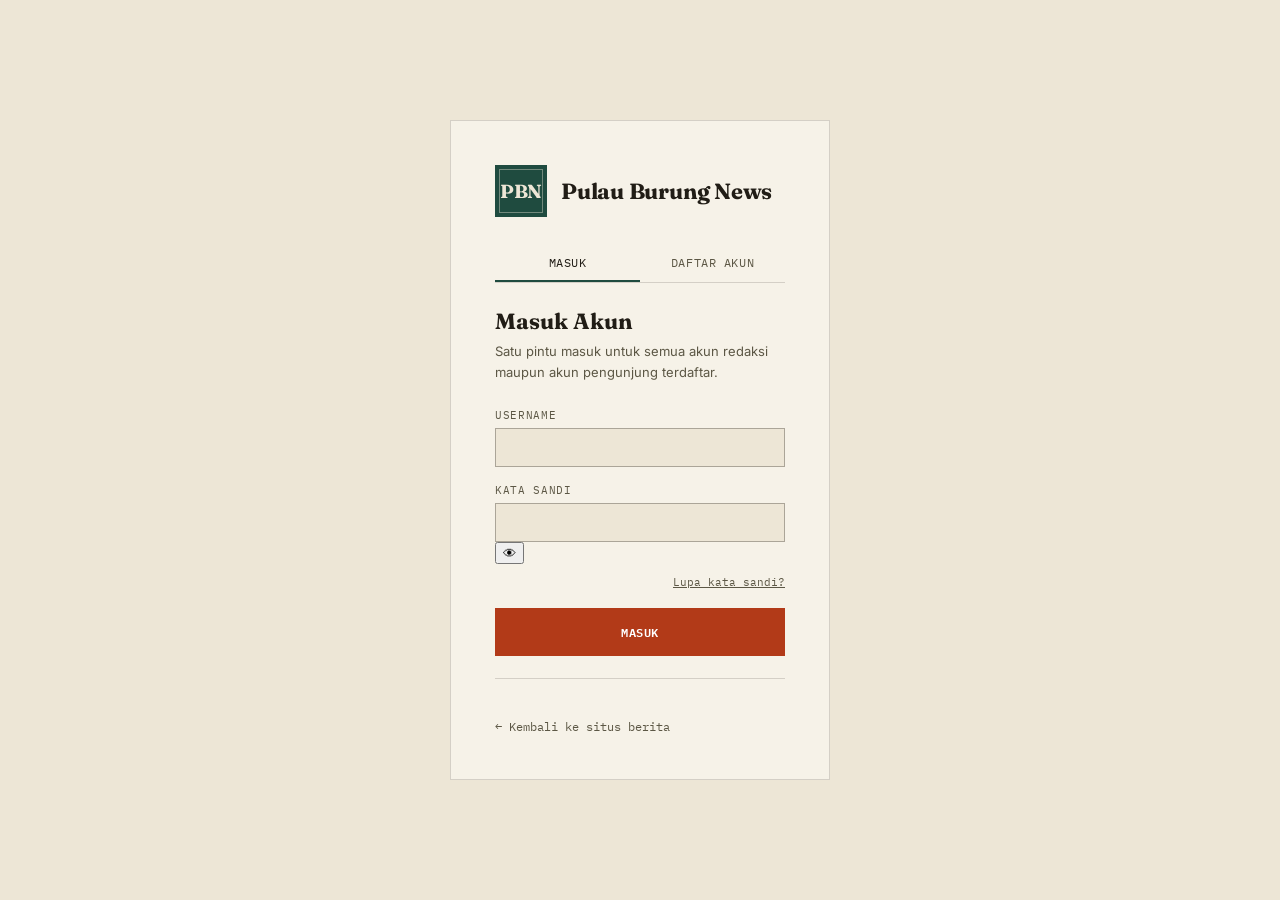
==== admin.html @ 1ac8f57f "Implement video popup feature for super admins Added a video popup feature for super admins with for" ====
<!DOCTYPE html>
<html lang="id">
<head>
<meta charset="UTF-8">
<meta name="viewport" content="width=device-width, initial-scale=1.0">
<title>Redaksi — Pulau Burung News</title>
<link rel="preconnect" href="https://fonts.googleapis.com">
<link rel="preconnect" href="https://fonts.gstatic.com" crossorigin>
<link href="https://fonts.googleapis.com/css2?family=Fraunces:ital,opsz,wght@0,9..144,400;0,9..144,600;0,9..144,700;0,9..144,900;1,9..144,500&family=Inter:wght@400;500;600;700&family=IBM+Plex+Mono:wght@400;500;600&display=swap" rel="stylesheet">
<link rel="stylesheet" href="css/style.css">
<link rel="stylesheet" href="css/admin.css">
</head>
<body>

  <!-- ========== LOGIN / DAFTAR ========== -->
  <div class="login-wrap" id="login-view">
    <div class="login-card">
      <div class="brand">
        <div class="brand-mark">PBN</div>
        <div>
          <div class="brand-name" style="font-size:22px;">Pulau Burung News</div>
        </div>
      </div>

      <div class="auth-tabs">
        <button type="button" class="auth-tab active" id="tab-login-btn">Masuk</button>
        <button type="button" class="auth-tab" id="tab-register-btn">Daftar Akun</button>
      </div>

      <!-- Panel Masuk (satu form yang sama untuk admin super, admin, reporter, maupun pengunjung) -->
      <div id="login-panel">
        <h2>Masuk Akun</h2>
        <p class="sub">Satu pintu masuk untuk semua akun redaksi maupun akun pengunjung terdaftar.</p>

        <div class="login-error" id="login-error"></div>

        <form id="login-form">
          <div class="field">
            <label for="login-username">Username</label>
            <input type="text" id="login-username" autocomplete="username" required>
          </div>
          <div class="field">
            <label for="login-password">Kata Sandi</label>
            <div class="password-field">
              <input type="password" id="login-password" autocomplete="current-password" required>
              <button type="button" class="password-toggle" data-target="login-password" aria-label="Lihat kata sandi">👁</button>
            </div>
          </div>
          <div style="text-align:right; margin:-10px 0 18px;">
            <button type="button" id="open-forgot-password" style="background:none;border:none;color:var(--ink-soft);font-family:'IBM Plex Mono', monospace;font-size:11px;text-decoration:underline;cursor:pointer;padding:0;">Lupa kata sandi?</button>
          </div>
          <button type="submit" class="btn btn-block">MASUK</button>
        </form>

        <div class="login-hint">
        </div>
      </div>

      <!-- Panel Daftar (akun baru selalu jadi Pengunjung; admin super yang bisa menaikkan jadi reporter) -->
      <div id="register-panel" style="display:none;">
        <h2>Daftar Akun Pengunjung</h2>
        <p class="sub">Untuk berkomentar, kirim info berita, ajukan info loker, atau ajukan pasang iklan. Peran reporter hanya bisa diberikan oleh admin super.</p>

        <div class="login-error" id="register-error"></div>

        <form id="register-form">
          <div class="field">
            <label for="register-name">Nama Lengkap</label>
            <input type="text" id="register-name" required>
          </div>
          <div class="field">
            <label for="register-username">Username</label>
            <input type="text" id="register-username" autocomplete="username" required>
          </div>
           <div class="field">
            <label for="register-phone">Nomor WhatsApp</label>
            <input type="text" id="register-phone" placeholder="08xxxxxxxxxx" required>
            <p class="form-note" style="margin:6px 0 0;">Dipakai untuk verifikasi jika Anda lupa kata sandi.</p>
          </div>
          <div class="field">
  <label for="register-email">
    Email
  </label>

  <input
    type="email"
    id="register-email"
    placeholder="nama@email.com"
    required>
  <p class="form-note" style="margin:6px 0 0;">Dipakai untuk verifikasi jika Anda lupa kata sandi.</p>
</div>
          <div class="field">
            <label for="register-password">Kata Sandi</label>
            <div class="password-field">
              <input type="password" id="register-password" autocomplete="new-password" required>
              <button type="button" class="password-toggle" data-target="register-password" aria-label="Lihat kata sandi">👁</button>
            </div>
          </div>
          <button type="submit" class="btn btn-block">DAFTAR</button>
        </form>
      </div>

      <div style="margin-top:18px;">
        <a href="index.html" style="font-family:'IBM Plex Mono', monospace; font-size:11.5px; color:var(--ink-soft);">← Kembali ke situs berita</a>
      </div>
    </div>
  </div>

  <!-- ========== DASHBOARD ========== -->
  <div id="dashboard-view" style="display:none;">

    <div class="dash-topbar">
      <div class="wrap">
        <div class="dash-topbar-left">
          <button type="button" class="pbn-menu-toggle" id="pbn-menu-toggle" aria-label="Buka navigasi" aria-expanded="false" style="position:relative;">
            <span></span><span></span><span></span>
            <span class="pbn-inbox-badge" style="display:none;position:absolute;top:-4px;right:-4px;background:#e5484d;color:#fff;border-radius:999px;min-width:16px;height:16px;padding:0 4px;font-size:10px;font-weight:700;line-height:16px;text-align:center;">0</span>
          </button>
          <div class="pbn-top-brand">
            <div class="pbn-top-mark">PBN</div>
            <div class="pbn-top-brand-text">
              <strong id="dash-admin-label">Admin Super PBN</strong>
              <span>REDAKSI CONTROL CENTER</span>
            </div>
          </div>
        </div>

        <div class="dash-actions">
          <div class="dash-user">
            <span class="pbn-admin-avatar" id="pbn-admin-avatar">P</span>
            <div class="pbn-user-copy">
              <strong id="dash-username"></strong>
              <span class="role-badge" id="dash-role"></span>
            </div>
          </div>
          <button type="button" class="top-action top-profile" id="profile-dashboard-btn">
            <span class="top-action-icon">◎</span>
            <span>Profil Saya</span>
          </button>
          <a href="index.html" class="top-action">
            <span class="top-action-icon">↗</span>
            <span>Lihat Situs</span>
          </a>
          <button type="button" class="top-action top-logout" id="logout-btn">
            <span class="top-action-icon">↪</span>
            <span>Keluar</span>
          </button>
        </div>
      </div>
    </div>

    <div class="dash-main">
      <div class="wrap">

        <div class="dash-head">
          <h1 id="dash-title">Dashboard Redaksi</h1>
        </div>

        <!-- ============ BAGIAN REDAKSI (admin super / admin / reporter) ============ -->
        <div id="redaksi-section">
          <div class="pbn-nav-backdrop" id="pbn-nav-backdrop"></div>
          <aside class="pbn-redaksi-sidebar" id="pbn-redaksi-sidebar">
            <div class="pbn-sidebar-head">
              <div>
                <b>Menu Redaksi</b>
                <span>Navigasi dashboard</span>
              </div>
              <button type="button" class="pbn-sidebar-close" id="pbn-sidebar-close" aria-label="Tutup navigasi">×</button>
            </div>
            <div class="pbn-side-menu">
              <button type="button" class="pbn-side-btn active" data-pbn-view="summary"><span class="pbn-nav-icon">⌂</span><span>Ringkasan</span><span class="pbn-inbox-badge" style="display:none;margin-left:auto;background:#e5484d;color:#fff;border-radius:999px;min-width:18px;height:18px;padding:0 5px;font-size:11px;font-weight:700;line-height:18px;text-align:center;">0</span></button>
              <button type="button" class="pbn-side-btn" data-pbn-view="content"><span class="pbn-nav-icon">▤</span><span>Semua Konten</span></button>
               <button type="button" class="pbn-side-btn" data-pbn-view="create"><span class="pbn-nav-icon">＋</span><span>Tambah Konten</span></button>
              <button type="button" class="pbn-side-btn" data-pbn-role="editor" data-pbn-view="live-settings"><span class="pbn-nav-icon">🔴</span><span>Berita Live</span></button>
                            <button type="button" class="pbn-side-btn" data-pbn-role="editor" data-pbn-view="moderation"><span class="pbn-nav-icon">◌</span><span>Moderasi</span></button>
              <div class="pbn-nav-divider" data-pbn-role="editor"></div>
              <button type="button" class="pbn-side-btn" data-pbn-role="editor" data-pbn-view="papan-desa"><span class="pbn-nav-icon">📋</span><span>Papan Desa</span></button>
              <button type="button" class="pbn-side-btn" data-pbn-role="editor" data-pbn-view="loker"><span class="pbn-nav-icon">▣</span><span>Info Loker</span></button>
              <button type="button" class="pbn-side-btn" data-pbn-role="editor" data-pbn-view="ads"><span class="pbn-nav-icon">▰</span><span>Iklan</span></button>
              <button type="button" class="pbn-side-btn" data-pbn-role="editor" data-pbn-view="shopee-ads"><span class="pbn-nav-icon">🛍</span><span>Iklan Shopee</span></button>
              <button type="button" class="pbn-side-btn" data-pbn-role="superadmin" data-pbn-view="popup-video"><span class="pbn-nav-icon">🎬</span><span>Video Popup</span></button>
              <div class="pbn-nav-divider" data-pbn-role="superadmin"></div>
              <button type="button" class="pbn-side-btn" data-pbn-role="superadmin" data-pbn-view="users"><span class="pbn-nav-icon">♙</span><span>Pengguna</span></button>
              <button type="button" class="pbn-side-btn" data-pbn-role="superadmin" data-pbn-view="settings"><span class="pbn-nav-icon">⚙</span><span>Widget Harga</span></button>
            </div>
            <div class="pbn-sidebar-footer">Pulau Burung News <span>•</span> Pusat Redaksi</div>
          </aside>
          <div class="pbn-redaksi-content">
            <div class="pbn-view pbn-view-summary active">
              <div class="pbn-page-title"><div><h2>Ringkasan Redaksi</h2><p>Kelola aktivitas portal berita dengan tampilan yang lebih terstruktur.</p></div></div>
              <div class="stat-row" id="stat-row"></div>
              <div class="pbn-home-heading"><div><span class="pbn-kicker">INBOX REDAKSI</span><h2>Permintaan Masuk</h2><p>Semua kiriman dan permintaan dari warga ditampilkan langsung di halaman utama dashboard.</p></div></div>
              <div id="pbn-home-requests" class="pbn-home-requests"><div id="pbn-home-tips"></div><div id="pbn-home-loker"></div><div id="pbn-home-ads"></div></div>
              <div class="pbn-summary-cards" id="pbn-summary-cards"></div>
              <div class="pbn-summary-grid"><div class="panel"><h2>Selamat Datang di Pusat Redaksi</h2><p class="form-note">Gunakan navigasi di sebelah kiri untuk mengelola konten, moderasi, pengguna, dan pengaturan.</p></div><div class="panel"><h2>Akses Cepat</h2><div class="pbn-quick-actions"><button type="button" class="btn" data-pbn-view="content">Kelola Konten</button><button type="button" class="btn-secondary" data-pbn-view="create">Tambah Konten</button></div></div></div>
            </div>
            <div class="pbn-view" data-pbn-target="content"></div><div class="pbn-view" data-pbn-target="create"></div><div class="pbn-view" data-pbn-target="live-settings"></div><div class="pbn-view" data-pbn-target="moderation"></div><div class="pbn-view" data-pbn-target="papan-desa"></div><div class="pbn-view" data-pbn-target="loker"></div><div class="pbn-view" data-pbn-target="ads"></div><div class="pbn-view" data-pbn-target="shopee-ads"></div><div class="pbn-view" data-pbn-target="popup-video"></div><div class="pbn-view" data-pbn-target="users"></div><div class="pbn-view" data-pbn-target="profiles"></div><div class="pbn-view" data-pbn-target="settings"></div>
          </div>


          <div class="dash-grid">

            <!-- Panel daftar konten -->
            <div class="panel">
              <h2>Semua Konten</h2>
              <div class="table-filters">
                <select id="filter-category"></select>
                <select id="filter-status">
                  <option value="">Semua Status</option>
                  <option value="published">Terbit</option>
                  <option value="draft">Draf</option>
                </select>
              </div>
              <div style="overflow-x:auto;">
                <table class="article-table">
                  <thead>
                    <tr>
                      <th style="width:38%;">Judul</th>
                      <th>Penulis</th>
                      <th>Tanggal</th>
                      <th>Status</th>
                      <th>Aksi</th>
                    </tr>
                  </thead>
                  <tbody id="article-tbody"></tbody>
                </table>
              </div>
            </div>

            <!-- Panel form tambah/ubah -->
            <div class="panel" id="form-panel">
               <h2 id="form-title-label">Tambah Konten Baru</h2>
              <p class="form-note" id="form-contributor-note" style="display:none;color:#1F4B3F;font-weight:600;"></p>
              <p class="form-note">Berita akan tampil di beranda. Papan Desa akan tampil di bagian "Papan Berita Desa".</p>
              <form id="article-form">
                <div class="field">
                  <label for="field-type">Jenis Konten</label>
                  <select id="field-type">
                    <option value="berita">Berita</option>
                    <option value="papan">Papan Berita Desa</option>
                    <option value="iklan">Iklan</option>
                  </select>
                </div>

                <div class="field">
                  <label for="field-title">Judul</label>
                  <input type="text" id="field-title" required>
                </div>

                <div class="field-row">
                  <div class="field" id="group-category-wrap">
                    <label for="field-category">Rubrik</label>
                    <select id="field-category"></select>
                  </div>
                  <div class="field">
                    <label for="field-village" id="field-village-label">Desa</label>
                    <input type="text" id="field-village" placeholder="mis. Sungai Simbar">
                  </div>
                </div>

                <div class="field" id="group-image">
                  <label for="field-image">Foto / Gambar</label>
                  <div class="media-picker">
                    <img id="field-image-preview" class="media-preview" alt="" style="display:none;">
                    <div>
                      <input type="file" id="field-image" accept="image/*">
                      <button type="button" class="btn-secondary" id="field-image-clear" style="margin-top:8px;">Hapus Foto</button>
                    </div>
                  </div>
                  <p class="form-note" style="margin:8px 0 0;">Maksimal 1.5MB per foto.</p>
                </div>

                <div class="field" id="group-video">
                  <label for="field-video">Link Video (opsional)</label>
                  <input type="url" id="field-video" placeholder="https://youtube.com/watch?v=...">
                  <p class="form-note" style="margin:8px 0 0;">Tempel link YouTube/Facebook, atau link file video langsung. Upload file video belum didukung karena keterbatasan penyimpanan browser.</p>
                </div>

                <div id="group-iklan" style="display:none;">
                  <div class="field-row">
                    <div class="field">
                      <label for="field-ad-size">Ukuran Slot Iklan</label>
                      <select id="field-ad-size">
                        <option value="besar">Banner Besar (atas halaman)</option>
                        <option value="kecil">Banner Kecil (tengah halaman)</option>
                      </select>
                    </div>
                    <div class="field">
                      <label for="field-link">Tautan Tujuan (opsional)</label>
                      <input type="url" id="field-link" placeholder="https://wa.me/62...">
                    </div>
                  </div>
                </div>

                <div class="field" id="group-excerpt">
                  <label for="field-excerpt">Ringkasan Singkat</label>
                  <textarea id="field-excerpt" rows="2"></textarea>
                </div>

                <div class="field" id="group-content">
                  <label for="field-content">Isi Berita (satu paragraf per baris)</label>
                  <textarea id="field-content" rows="6"></textarea>
                </div>

                <div class="field" id="group-verifikasi">
                  <label for="field-verifikasi">Status Verifikasi</label>
                  <select id="field-verifikasi">
                    <option value="Terverifikasi">Terverifikasi</option>
                    <option value="Menunggu Verifikasi">Menunggu Verifikasi</option>
                  </select>
                </div>

                <div class="field">
                  <label for="field-status">Status Publikasi</label>
                  <select id="field-status">
                    <option value="draft">Simpan sebagai Draf</option>
                    <option value="published">Terbitkan Sekarang</option>
                  </select>
                </div>

                <div id="group-hero-ticker" style="display:flex; gap:20px; flex-wrap:wrap;">
                  <div class="field-check" id="check-hero-wrap">
                    <input type="checkbox" id="field-hero">
                    <label for="field-hero">Jadikan berita utama (Hero)</label>
                  </div>
                  <div class="field-check">
                    <input type="checkbox" id="field-ticker">
                    <label for="field-ticker">Tampilkan di running text (Breaking)</label>
                  </div>
                </div>

                <div class="form-actions">
                  <button type="submit" class="btn" id="form-submit-btn">Publikasikan / Simpan</button>
                  <button type="button" class="btn-secondary" id="form-reset">Batal / Bersihkan</button>
                </div>
              </form>
            </div>

          </div>

          <div class="panel" id="live-settings-panel" style="margin-top:28px; display:none;">
            <h2>🔴 Berita Live (Hero &amp; Ticker)</h2>
            <p class="form-note">Atur berita mana yang jadi <b>Hero</b> (berita utama beranda) dan mana saja yang tampil di <b>running text</b> (breaking news). Hanya berita berstatus Terbit yang muncul di daftar ini.</p>

            <h3 style="margin-top:20px;">⭐ Hero (Berita Utama)</h3>
            <p class="form-note">Pilih satu berita sebagai headline utama. Memilih yang baru otomatis melepas hero yang lama.</p>
            <div id="live-hero-list"></div>

            <h3 style="margin-top:28px;">📰 Running Text (Ticker)</h3>
            <p class="form-note">Centang berita yang ingin tampil bergerak di running text beranda. Boleh pilih lebih dari satu, atau kosongkan semua.</p>
            <div id="live-ticker-list"></div>
          </div>

          <!-- Panel-panel moderasi: admin super & admin saja -->
          <div id="moderation-panels">

            <div class="panel" id="loker-panel" style="margin-top:28px;">
              <h2>Permintaan Pasang Info Loker</h2>
              <p class="form-note">Daftar toko/perusahaan yang mengajukan pemasangan info loker. Hubungi mereka lewat WhatsApp, lalu buat kontennya lewat form "Tambah Konten Baru" dengan rubrik "Info Loker".</p>
              <div style="overflow-x:auto;">
                <table class="article-table">
                  <thead>
                    <tr>
                      <th>Foto</th>
                      <th>Usaha / PJ</th>
                      <th>WhatsApp</th>
                      <th>Detail Lowongan</th>
                      <th>Tanggal</th>
                      <th>Status</th>
                      <th>Aksi</th>
                    </tr>
                  </thead>
                  <tbody id="loker-request-tbody"></tbody>
                </table>
              </div>
            </div>

            <!-- FORM TAMBAH LOKER - KHUSUS SUPER ADMIN -->
            <div class="panel" id="loker-create-panel" style="margin-top:28px; display:none;">
              <h2>➕ Tambah Info Loker</h2>
              <p class="form-note">Form khusus Super Admin untuk membuat dan menerbitkan info loker secara langsung.</p>

              <form id="loker-create-form">
                <div class="field">
                  <label for="loker-create-business">Nama Perusahaan / Toko</label>
                  <input type="text" id="loker-create-business" placeholder="Contoh: PT Pulau Burung" required>
                </div>

                <div class="field">
                  <label for="loker-create-contact">Nama Penanggung Jawab</label>
                  <input type="text" id="loker-create-contact" placeholder="Nama penanggung jawab" required>
                </div>

                <div class="field">
                  <label for="loker-create-phone">Nomor WhatsApp</label>
                  <input type="text" id="loker-create-phone" placeholder="08xxxxxxxxxx" required>
                </div>

                <div class="field">
                  <label for="loker-create-detail">Detail Lowongan</label>
                  <textarea id="loker-create-detail" rows="7" placeholder="Tuliskan posisi, persyaratan, lokasi kerja, gaji, cara melamar, dan informasi lainnya..." required></textarea>
                </div>

                <div class="field">
                  <label for="loker-create-image">Foto / Poster Loker</label>
                  <input type="file" id="loker-create-image" accept="image/*">
                  <p class="form-note" style="margin:8px 0 0;">Maksimal 1.5MB per foto.</p>
                </div>

                <div class="field">
                  <label for="loker-create-status">Status</label>
                  <select id="loker-create-status">
                    <option value="baru">Baru</option>
                    <option value="diproses">Diproses</option>
                    <option value="selesai">Selesai</option>
                  </select>
                </div>

                <div class="form-actions">
                  <button type="submit" class="btn">SIMPAN &amp; TERBITKAN LOKER</button>
                  <button type="reset" class="btn-secondary">RESET</button>
                </div>
              </form>
            </div>

            <!-- FORM EDIT LOKER - SUPER ADMIN -->
            <div class="panel" style="margin-top:28px;">
              <h2>Info Berita dari Warga</h2>
              <p class="form-note">Info/tip berita yang dikirim oleh akun pengunjung. Tindak lanjuti lalu buat beritanya lewat form "Tambah Konten Baru".</p>
              <div style="overflow-x:auto;">
                <table class="article-table">
                  <thead>
                    <tr>
                      <th>Foto</th>
                      <th>Judul / Detail</th>
                      <th>Desa</th>
                      <th>Pengirim</th>
                      <th>Tanggal</th>
                      <th>Status</th>
                      <th>Aksi</th>
                    </tr>
                  </thead>
                  <tbody id="tips-tbody"></tbody>
                </table>
              </div>
            </div>

            <div class="panel" id="ads-panel" style="margin-top:28px;">
              <h2>Permintaan Pasang Iklan</h2>
              <p class="form-note">Permintaan pasang iklan dari akun pengunjung terdaftar. Setelah menandai "Selesai", buat banner iklannya lewat form "Tambah Konten Baru" dengan Jenis Konten = Iklan.</p>
              <div style="overflow-x:auto;">
                <table class="article-table">
                  <thead>
                    <tr>
                      <th>Foto</th>
                      <th>Usaha</th>
                      <th>WhatsApp</th>
                      <th>Detail</th>
                      <th>Tanggal</th>
                      <th>Status</th>
                      <th>Aksi</th>
                    </tr>
                  </thead>
                  <tbody id="ads-tbody"></tbody>
                </table>
              </div>
            </div>

            <!-- FORM TAMBAH IKLAN - KHUSUS SUPER ADMIN -->
            <div class="panel" id="ads-create-panel" style="margin-top:28px; display:none;">
              <h2>➕ Tambah Iklan</h2>
              <p class="form-note">Form khusus Super Admin untuk membuat dan menerbitkan iklan secara langsung.</p>

              <form id="ads-create-form">
                <div class="field">
                  <label for="ads-create-title">Judul Iklan</label>
                  <input type="text" id="ads-create-title" placeholder="Contoh: Promo Toko Fauzi" required>
                </div>

                <div class="field">
                  <label for="ads-create-business">Nama Usaha / Pengiklan</label>
                  <input type="text" id="ads-create-business" placeholder="Nama usaha" required>
                </div>

                <div class="field">
                  <label for="ads-create-phone">Nomor WhatsApp</label>
                  <input type="text" id="ads-create-phone" placeholder="08xxxxxxxxxx" required>
                </div>

                <div class="field">
                  <label for="ads-create-detail">Deskripsi Iklan</label>
                  <textarea id="ads-create-detail" rows="6" placeholder="Tuliskan isi atau keterangan iklan..." required></textarea>
                  <div class="field">
                  <label for="ads-edit-promo">
                   Teks Promosi Bergerak — EDIT IKLAN
                  </label>

  <textarea
    id="ads-edit-promo"
    rows="5"
    placeholder="Satu kalimat setiap baris.

Contoh:
Investasi emas untuk masa depan.
Mulai menabung emas dari sekarang.
Emas pilihan untuk investasi jangka panjang.
Hubungi kami untuk informasi harga hari ini."
  ></textarea>

  <p class="form-note">
    Satu baris = satu kalimat. Kalimat akan berganti otomatis di halaman pengunjung.
  </p>
</div>
                  <div class="field">
<label for="ads-create-promo">
  Teks Promosi Bergerak — IKLAN BARU
</label>

  <textarea
    id="ads-create-promo"
    rows="5"
    placeholder="Satu kalimat setiap baris.
Contoh:
Investasi emas untuk masa depan.
Mulai menabung emas dari sekarang.
Emas pilihan untuk investasi jangka panjang.
Hubungi kami untuk informasi harga hari ini."
  ></textarea>

  <p class="form-note">
    Satu baris = satu kalimat promosi. Kalimat akan berganti otomatis.
  </p>
</div>
                </div>

                <div class="field">
                  <label for="ads-create-image">Banner / Gambar Iklan</label>
                  <input type="file" id="ads-create-image" accept="image/*" required>
                  <p class="form-note" style="margin:8px 0 0;">Maksimal 1.5MB per foto.</p>
                </div>

                <div class="field-row">
                  <div class="field">
                    <label for="ads-create-size">Ukuran Slot Iklan</label>
                    <select id="ads-create-size">
                      <option value="besar">Banner Besar (atas halaman)</option>
                      <option value="kecil">Banner Kecil (tengah halaman)</option>
                    </select>
                  </div>

                  <div class="field">
                    <label for="ads-create-link">Tautan Tujuan (opsional)</label>
                    <input type="url" id="ads-create-link" placeholder="https://wa.me/62...">
                  </div>
                </div>

                <div class="field">
                  <label for="ads-create-status">Status Publikasi</label>
                  <select id="ads-create-status">
                    <option value="published">Terbitkan Sekarang</option>
                    <option value="draft">Simpan sebagai Draf</option>
                  </select>
                </div>

                               <div class="form-actions">
                  <button type="submit" class="btn">SIMPAN &amp; TERBITKAN IKLAN</button>
                  <button type="reset" class="btn-secondary">RESET</button>
                </div>
              </form>
            </div>

            <!-- PANEL PAPAN INFORMASI DESA -->
            <div class="panel" id="papan-desa-panel" style="margin-top:28px;">
              <h2>📋 Papan Informasi Desa</h2>
              <p class="form-note">Kelola kartu yang tampil di bagian "Papan Informasi Desa" pada beranda situs. Tiap kartu punya judul, deskripsi singkat, dan daftar poin.</p>

              <div style="overflow-x:auto;">
                <table class="article-table">
                  <thead>
                    <tr>
                      <th>Judul</th>
                      <th>Deskripsi</th>
                      <th>Jumlah Poin</th>
                      <th>Aksi</th>
                    </tr>
                  </thead>
                  <tbody id="papan-desa-tbody"></tbody>
                </table>
              </div>

              <div class="market-admin-box" style="margin-top:20px;">
                <h3 id="papan-desa-form-title">➕ Tambah Kartu Baru</h3>
                <form id="papan-desa-form">
                  <input type="hidden" id="papan-desa-edit-id" value="">
                  <div class="field">
                    <label for="papan-desa-title">Judul</label>
                    <input type="text" id="papan-desa-title" placeholder="Contoh: Jajak Pendapat Warga" required>
                  </div>
                  <div class="field">
                    <label for="papan-desa-desc">Deskripsi Singkat</label>
                    <textarea id="papan-desa-desc" rows="3" placeholder="Jelaskan isi kartu secara singkat..." required></textarea>
                  </div>
                  <div class="field">
                    <label for="papan-desa-items">Daftar Poin (satu poin per baris)</label>
                    <textarea id="papan-desa-items" rows="4" placeholder="Poin pertama
Poin kedua
Poin ketiga"></textarea>
                  </div>
                  <div class="form-actions">
                    <button type="submit" class="btn" id="papan-desa-submit-btn">SIMPAN KARTU</button>
                    <button type="button" class="btn-secondary" id="papan-desa-cancel-btn" style="display:none;">BATAL UBAH</button>
                  </div>
                </form>
              </div>
            </div>

                        <!-- =====================================================
                VIDEO POPUP — KHUSUS SUPER ADMIN
                 ===================================================== -->

            <div class="panel market-admin-panel" id="popup-video-panel" style="margin-top:28px; display:none;">
              <h2>🎬 Video Popup Layar Penuh</h2>
              <p class="form-note">Muncul otomatis di detik ke-10 saat pengunjung membuka website (sekali per sesi).</p>
              <div id="popup-video-status"></div>
              <form id="popup-video-form" style="margin-top:16px;">
                <div class="field">
                  <label for="popup-video-file">Video (mp4/webm, maks. 50MB — kosongkan jika tidak ganti video)</label>
                  <input type="file" id="popup-video-file" accept="video/mp4,video/webm">
                  <p class="form-note" id="popup-video-progress" style="margin:6px 0 0;"></p>
                </div>
                <div class="field">
                  <label for="popup-video-target">Link Tombol "Lihat Video Full" (tujuan setelah video selesai)
                  <input type="url" id="popup-video-target" placeholder="https://...">
                </div>
                <div class="field">
                  <label><input type="checkbox" id="popup-video-enabled" checked> Aktifkan</label>
                </div>
                <button type="submit" class="btn-secondary">💾 Simpan Video</button>
              </form>
            </div>

            <!-- =====================================================
                 IKLAN PROMO SHOPEE — KHUSUS SUPER ADMIN
                 ===================================================== -->

            <div
              class="panel market-admin-panel"
              id="shopee-ads-panel"
              style="margin-top:28px; display:none;">

              <h2>🛍 Iklan Promo Shopee</h2>
              <p class="form-note">
                Widget kecil pojok kanan atas di halaman pengunjung. Berganti otomatis
                setiap 3 menit dan tetap muncul lagi walau sempat ditutup (×) pengunjung.
              </p>

              <div class="field">
                <label>
                  <input type="checkbox" id="shopee-enabled">
                  Aktifkan Widget Iklan Shopee
                </label>
              </div>

              <div style="overflow-x:auto;">
                <table class="article-table">
                  <thead>
                    <tr>
                      <th>Foto</th>
                      <th>Caption</th>
                      <th>Link Shopee</th>
                      <th>Aktif</th>
                      <th>Aksi</th>
                    </tr>
                  </thead>
                  <tbody id="shopee-ads-tbody"></tbody>
                </table>
              </div>

              <div class="market-admin-box" style="margin-top:20px;">
                <h3>➕ Tambah Iklan Baru</h3>

                <form id="shopee-ad-form">
                  <div class="field">
                    <label for="shopee-ad-image">Foto atau Video Produk (foto maks. 1MB, video maks. 5MB, rasio 1:1 disarankan)</label>
                    <input type="file" id="shopee-ad-image" accept="image/*,video/mp4,video/webm" required>
                    <p class="form-note" style="margin:8px 0 0;">Video disimpan langsung di penyimpanan browser (localStorage), jadi usahakan videonya pendek &amp; kecil supaya tidak gagal tersimpan.</p>
                  </div>

                  <div class="field">
                    <label for="shopee-ad-caption">Caption / Kalimat Promo</label>
                    <input type="text" id="shopee-ad-caption" placeholder="Contoh: Diskon 50% hari ini saja!" required>
                  </div>

                  <div class="field">
                    <label for="shopee-ad-link">Link Promo Shopee</label>
                    <input type="url" id="shopee-ad-link" placeholder="https://shopee.co.id/..." required>
                  </div>

                  <button type="submit" class="btn-secondary">💾 Tambah Iklan</button>
                </form>
              </div>

            </div>

                        <!-- =====================================================
                 PENGATURAN HARGA KELAPA & EMAS
                 KHUSUS SUPER ADMIN
                 ===================================================== -->

            <div
              class="panel market-admin-panel"
              id="market-widget-panel"
              style="margin-top:28px; display:none;">

              <h2>Pengaturan Harga Kelapa &amp; Emas</h2>

              <p class="form-note">
                Atur informasi yang akan muncul sebagai tombol
                kecil di pojok kanan bawah situs pengunjung.
              </p>

              <form id="market-widget-form">

                <div class="market-admin-main-toggle">

                  <label>
                    <input
                      type="checkbox"
                      id="market-enabled">
                    Tampilkan menu harga di situs
                  </label>

                </div>


                <div class="market-admin-box">

                  <h3>🥥 Harga Kelapa</h3>

                  <div class="field">

                    <label>
                      <input
                        type="checkbox"
                        id="market-kelapa-enabled">
                      Tampilkan Harga Kelapa
                    </label>

                  </div>

                  <div class="field">

                    <label for="market-kelapa-title">
                      Judul
                    </label>

                    <input
                      type="text"
                      id="market-kelapa-title"
                      placeholder="Harga Kelapa">

                  </div>

                  <div class="field">

                    <label for="market-kelapa-price">
                      Harga
                    </label>

                    <input
                      type="text"
                      id="market-kelapa-price"
                      placeholder="Rp 3.500">

                  </div>

                  <div class="field">

                    <label for="market-kelapa-unit">
                      Satuan
                    </label>

                    <input
                      type="text"
                      id="market-kelapa-unit"
                      placeholder="per kg">

                  </div>

                  <div class="field">

                    <label for="market-kelapa-note">
                      Keterangan
                    </label>

                    <input
                      type="text"
                      id="market-kelapa-note"
                      placeholder="Harga kelapa terbaru.">

                  </div>

                  <div style="margin-top:16px;">
                    <button type="submit" class="btn-secondary">
                      💾 Simpan Pengaturan
                    </button>
                  </div>

                </div>


                <div class="market-admin-box">

                  <h3>🪙 Harga Emas</h3>

                  <div class="field">

                    <label>
                      <input
                        type="checkbox"
                        id="market-emas-enabled">
                      Tampilkan Harga Emas
                    </label>

                  </div>

                  <div class="field">

                    <label for="market-emas-title">
                      Judul
                    </label>

                    <input
                      type="text"
                      id="market-emas-title"
                      placeholder="Harga Emas">

                  </div>

                  <div class="field">

                    <label>
                      Daftar Harga Emas (per pecahan)
                    </label>

                    <div id="emas-denom-list" class="emas-denom-list"></div>

                    <button
                      type="button"
                      class="btn-secondary"
                      id="emas-denom-add"
                      style="margin-top:8px;">
                      ➕ Tambah Pecahan Harga
                    </button>

                    <small>
                      Isi label pecahan (mis. 0.5 gram, 1 gram, 2 gram), harga jual, dan harga buyback untuk tiap pecahan.
                    </small>

                  </div>

                  <div class="field">

                    <label for="market-emas-note">
                      Keterangan
                    </label>

                    <input
                      type="text"
                      id="market-emas-note"
                      placeholder="Harga emas terbaru.">

                  </div>

                  <div class="field">

                    <label for="market-emas-link">
                      Link Beli Sekarang / Hubungi Penjual
                    </label>

                    <input
                      type="url"
                      id="market-emas-link"
                      placeholder="https://wa.me/628xxxxxxxxxx">

                  </div>

                  <div class="field">
                    <label for="market-emas-phone">
                      WhatsApp Penjual
                    </label>

                    <input
                      type="text"
                      id="market-emas-phone"
                      placeholder="Contoh: 081234567890">

                    <small>
                      Nomor WhatsApp untuk tombol "Pesan Sekarang".
                    </small>
                  </div>

                  <div style="margin-top:16px;">
                    <button type="submit" class="btn-secondary">
                      💾 Simpan Pengaturan
                    </button>
                  </div>

                </div>

                <div class="field">

                  <label for="market-auto-hide">
                    Tombol menghilang setelah
                  </label>

                  <select id="market-auto-hide">

                    <option value="5">
                      5 detik
                    </option>

                    <option value="10">
                      10 detik
                    </option>

                    <option value="15">
                      15 detik
                    </option>

                    <option value="20">
                      20 detik
                    </option>

                  </select>

                </div>


                <div class="form-actions">

                  <button
                    type="submit"
                    class="btn">
                    SIMPAN PENGATURAN
                  </button>

                </div>

              </form>

            </div>
            
            <div class="panel" style="margin-top:28px;">
              <h2>Komentar Pengunjung</h2>
              <p class="form-note">Komentar yang dikirim akun pengunjung. Sembunyikan komentar yang tidak pantas.</p>
              <div style="overflow-x:auto;">
                <table class="article-table">
                  <thead>
                    <tr>
                      <th>Berita</th>
                      <th>Komentar</th>
                      <th>Pengirim</th>
                      <th>Tanggal</th>
                      <th>Status</th>
                      <th>Aksi</th>
                    </tr>
                  </thead>
                  <tbody id="comments-tbody"></tbody>
                </table>
              </div>
            </div>


          <!-- Panel Manajemen Pengguna: admin super saja -->
          <div class="panel" id="users-panel" style="margin-top:28px;">
            <h2>Manajemen Pengguna</h2>
            <p class="form-note">Hanya admin super yang bisa mengubah peran akun — misalnya menaikkan pengunjung jadi reporter, atau mengembalikannya jadi pengunjung.</p>
            <div class="stat-row" id="users-stat-row" style="margin-bottom:16px;"></div>
            <div class="table-filters">
              <input type="text" id="users-search" placeholder="Cari nama, username, email, atau no. WhatsApp..." style="min-width:280px;">
              <span class="art-meta" id="users-count-label" style="align-self:center;"></span>
            </div>
            <div style="overflow-x:auto;">
              <table class="article-table">
                <thead>
                  <tr>
                    <th>Nama</th>
                    <th>Username</th>
                    <th>Peran</th>
                    <th>Aksi</th>
                  </tr>
                </thead>
                <tbody id="users-tbody"></tbody>
              </table>
            </div>
          </div>
        </div>
        </div>
        <!-- ============ BAGIAN PENGUNJUNG ============ -->
        <div id="pengunjung-section" style="display:none;">

          <div class="dash-grid">

            <div class="panel">
              <h2>Riwayat Pengajuan Saya</h2>
              <div style="overflow-x:auto;">
                <table class="article-table">
                  <thead>
                    <tr>
                      <th>Jenis</th>
                      <th>Ringkasan</th>
                      <th>Tanggal</th>
                      <th>Status</th>
                    </tr>
                  </thead>
                  <tbody id="my-submissions-tbody"></tbody>
                </table>
              </div>
            </div>

            <div class="panel">
              <h2>Kirim Info Berita</h2>
              <p class="form-note">Punya info kejadian di desa Anda? Kirim ke redaksi, nanti akan ditindaklanjuti oleh reporter/admin.</p>
              <form id="tip-form">
                <div class="field">
                  <label for="tip-title">Judul / Ringkasan Kejadian</label>
                  <input type="text" id="tip-title" required>
                </div>
                <div class="field">
                  <label for="tip-village">Desa</label>
                  <input type="text" id="tip-village">
                </div>
                <div class="field">
                  <label for="tip-phone">Nomor WhatsApp</label>
                  <input type="text" id="tip-phone" placeholder="08xxxxxxxxxx" required>
                </div>
                <div class="field">
                  <label for="tip-detail">Detail Kejadian</label>
                  <textarea id="tip-detail" rows="4" required></textarea>
                </div>
                <div class="field">
                  <label for="tip-image">Lampirkan Foto (opsional)</label>
                  <input type="file" id="tip-image" accept="image/*">
                </div>
                <button type="submit" class="btn btn-block">KIRIM INFO BERITA</button>
              </form>
            </div>

            <div class="panel">
              <h2>Ajukan Info Loker</h2>
              <form id="pv-loker-form">
                <div class="field">
                  <label for="pv-loker-business">Nama Toko / Perusahaan</label>
                  <input type="text" id="pv-loker-business" required>
                </div>
                <div class="field">
                  <label for="pv-loker-phone">Nomor WhatsApp</label>
                  <input type="text" id="pv-loker-phone" required>
                </div>
                <div class="field">
                  <label for="pv-loker-detail">Detail Lowongan</label>
                  <textarea id="pv-loker-detail" rows="4" required></textarea>
                </div>
                <div class="field">
                  <label for="pv-loker-image">Lampirkan Foto (opsional)</label>
                  <input type="file" id="pv-loker-image" accept="image/*">
                </div>
                <button type="submit" class="btn btn-block">AJUKAN INFO LOKER</button>
              </form>
            </div>

            <div class="panel">
              <h2>Ajukan Permintaan Iklan</h2>
              <form id="ad-form">
                <div class="field">
                  <label for="ad-business">Nama Usaha</label>
                  <input type="text" id="ad-business" required>
                </div>
                <div class="field">
                  <label for="ad-phone">Nomor WhatsApp</label>
                  <input type="text" id="ad-phone" required>
                </div>
                <div class="field">
                  <label for="ad-detail">Detail Iklan yang Diinginkan</label>
                  <textarea id="ad-detail" rows="4" required></textarea>
                </div>
                <div class="field">
                  <label for="ad-image">Lampirkan Foto/Materi Iklan (opsional)</label>
                  <input type="file" id="ad-image" accept="image/*">
                </div>
                <button type="submit" class="btn btn-block">AJUKAN PASANG IKLAN</button>
              </form>
            </div>

          </div>

        </div>

      </div>
    </div>
  </div>
  <!-- =====================================================
     MODAL PROFIL SAYA
     ===================================================== -->

<div class="modal-overlay" id="dashboard-profile-overlay">

  <div class="modal-box profile-modal-box">

    <button
      type="button"
      class="modal-close"
      id="dashboard-profile-close">
      ×
    </button>

    <h2>Profil Saya</h2>

    <p class="form-note">Perbarui data akun Anda. Perubahan akan langsung disimpan.</p>

    <form id="dashboard-profile-form">

      <div class="profile-avatar-area">

        <img
          id="dashboard-profile-avatar-preview"
          class="dashboard-profile-avatar"
          src=""
          alt="Foto Profil">

        <div>
          <label for="dashboard-profile-avatar">
            Foto Profil
          </label>

          <input
            type="file"
            id="dashboard-profile-avatar"
            accept="image/*">

          <p class="form-note">
            Maksimal 1MB.
          </p>
        </div>

      </div>

      <div class="field">
        <label for="dashboard-profile-username">
          Username
        </label>

        <input
          type="text"
          id="dashboard-profile-username"
          autocomplete="username"
          required>

        <p class="form-note">
          Username digunakan untuk masuk ke akun.
        </p>
      </div>

      <div class="field">
        <label for="dashboard-profile-name">
          Nama Lengkap
        </label>

        <input
          type="text"
          id="dashboard-profile-name"
          required>
      </div>

      <div class="field">
        <label for="dashboard-profile-phone">
          Nomor HP / WhatsApp
        </label>

        <input
          type="text"
          id="dashboard-profile-phone">
      </div>

      <div class="field">
        <label for="dashboard-profile-email">
          Email
        </label>

        <input
          type="email"
          id="dashboard-profile-email"
          placeholder="nama@email.com">
      </div>

      <div class="field">
        <label for="dashboard-profile-password">
          Password Baru
        </label>

        <input
          type="password"
          id="dashboard-profile-password"
          autocomplete="new-password"
          placeholder="Kosongkan jika tidak ingin mengganti">
      </div>

      <div class="form-actions">

        <button
          type="submit"
          class="btn"
          id="dashboard-profile-save">
          SIMPAN PERUBAHAN
        </button>

        <button
          type="button"
          class="btn-secondary"
          id="dashboard-profile-cancel">
          BATAL
        </button>

      </div>

    </form>

    <div class="profile-danger-zone">

      <h3>Zona Berbahaya</h3>

      <p>
        Menghapus akun akan menghilangkan akses Anda
        ke dashboard.
      </p>

      <button
        type="button"
        class="btn-danger"
        id="dashboard-profile-delete">
        HAPUS AKUN SAYA
      </button>

    </div>

  </div>

</div>
   <!-- Modal Lupa Kata Sandi -->
  <div class="modal-overlay" id="forgot-password-overlay">
    <div class="modal-box" style="max-width:420px;">
      <button type="button" class="modal-close" id="forgot-password-close">×</button>

      <div id="forgot-step-verify">
        <h2>Lupa Kata Sandi</h2>
        <p class="form-note">Masukkan username, email, dan nomor WhatsApp yang Anda daftarkan untuk memverifikasi identitas Anda.</p>
        <div class="login-error" id="forgot-verify-error"></div>
        <form id="forgot-verify-form">
          <div class="field">
            <label for="forgot-username">Username</label>
            <input type="text" id="forgot-username" required>
          </div>
          <div class="field">
            <label for="forgot-email">Email Terdaftar</label>
            <input type="email" id="forgot-email" required>
          </div>
          <div class="field">
            <label for="forgot-phone">Nomor WhatsApp Terdaftar</label>
            <input type="text" id="forgot-phone" placeholder="08xxxxxxxxxx" required>
          </div>
          <button type="submit" class="btn btn-block">VERIFIKASI IDENTITAS</button>
        </form>
      </div>

      <div id="forgot-step-reset" style="display:none;">
        <h2>Buat Kata Sandi Baru</h2>
        <p class="form-note">Identitas terverifikasi. Silakan buat kata sandi baru untuk akun Anda.</p>
        <div class="login-error" id="forgot-reset-error"></div>
        <form id="forgot-reset-form">
          <div class="field">
            <label for="forgot-new-password">Kata Sandi Baru</label>
            <div class="password-field">
              <input type="password" id="forgot-new-password" autocomplete="new-password" required minlength="4">
              <button type="button" class="password-toggle" data-target="forgot-new-password" aria-label="Lihat kata sandi">👁</button>
            </div>
          </div>
          <div class="field">
            <label for="forgot-new-password-confirm">Ulangi Kata Sandi Baru</label>
            <div class="password-field">
              <input type="password" id="forgot-new-password-confirm" autocomplete="new-password" required minlength="4">
              <button type="button" class="password-toggle" data-target="forgot-new-password-confirm" aria-label="Lihat kata sandi">👁</button>
            </div>
          </div>
          <button type="submit" class="btn btn-block">SIMPAN KATA SANDI BARU</button>
        </form>
      </div>
    </div>
  </div>

    <!-- Modal Detail Pengguna (khusus Admin Super) -->
  <div class="modal-overlay" id="user-detail-overlay">
    <div class="modal-box profile-modal-box">
      <button type="button" class="modal-close" id="user-detail-close">×</button>
      <h2>Detail Pengguna</h2>
      <p class="form-note">Informasi akun lengkap — hanya terlihat oleh Admin Super.</p>

      <div class="field">
        <label>Nama Lengkap</label>
        <input type="text" id="user-detail-name" readonly>
      </div>
      <div class="field">
        <label>Username</label>
        <input type="text" id="user-detail-username" readonly>
      </div>
      <div class="field">
        <label>Peran</label>
        <input type="text" id="user-detail-role" readonly>
      </div>
      <div class="field">
        <label>Email</label>
        <input type="text" id="user-detail-email" readonly>
      </div>
      <div class="field">
        <label>Nomor WhatsApp</label>
        <input type="text" id="user-detail-phone" readonly>
      </div>
      <div class="field">
        <label>Kata Sandi</label>
        <div class="password-field">
          <input type="password" id="user-detail-password" readonly>
          <button type="button" class="password-toggle" data-target="user-detail-password" aria-label="Lihat kata sandi">👁</button>
        </div>
      </div>

      <div class="form-actions">
        <button type="button" class="btn-secondary" id="user-detail-close-btn">TUTUP</button>
      </div>
    </div>
  </div>

  <div class="toast" id="toast"></div>

  <script src="https://www.gstatic.com/firebasejs/10.13.0/firebase-app-compat.js"></script>
  <script src="https://www.gstatic.com/firebasejs/10.13.0/firebase-firestore-compat.js"></script>
  <script src="https://www.gstatic.com/firebasejs/10.13.0/firebase-auth-compat.js"></script>
  <script src="https://www.gstatic.com/firebasejs/10.13.0/firebase-storage-compat.js"></script>
  <script src="js/firebase-init.js"></script>
  <script src="js/data.js"></script>
  <script src="js/admin.js"></script>
</body>
</html>
---- css/style.css ----
/* =========================================================
   Pulau Burung News — Stylesheet situs publik
   ========================================================= */

:root{
  --paper: #EDE6D6;
  --paper-2: #E3DAC4;
  --card: #F6F2E8;
  --ink: #211D16;
  --ink-soft: #5C5745;
  --pine: #1F4B3F;
  --pine-light: #3C7361;
  --rust: #B23A18;
  --marigold: #A6742A;
  --water: #2E6B87;
  --line: rgba(33,29,22,0.16);
  --line-strong: rgba(33,29,22,0.32);
}

*{
  box-sizing:border-box;
}

html{
  scroll-behavior:smooth;
}

body{
  margin:0;
  background:var(--paper);
  color:var(--ink);
  font-family:'Inter', sans-serif;
  -webkit-font-smoothing:antialiased;
}

a{
  color:inherit;
  text-decoration:none;
}

img{
  max-width:100%;
  display:block;
}

button{
  font-family:inherit;
  cursor:pointer;
}

.wrap{
  max-width:1160px;
  margin:0 auto;
  padding:0 24px;
}

.eyebrow{
  font-family:'IBM Plex Mono', monospace;
  font-size:11px;
  letter-spacing:0.14em;
  text-transform:uppercase;
  font-weight:600;
}


/* =========================================================
   TOP UTILITY BAR
   ========================================================= */

.utility-bar{
  background:var(--ink);
  color:var(--paper);
  font-family:'IBM Plex Mono', monospace;
  font-size:11.5px;
  letter-spacing:0.02em;

  position:relative;
  z-index:10000;
  overflow:visible;
}

.utility-bar .wrap{
  display:flex;
  align-items:center;
  justify-content:space-between;
  padding-top:7px;
  padding-bottom:7px;
  gap:16px;
  flex-wrap:wrap;
}

.utility-bar .date{
  opacity:0.7;
}

.utility-bar .social{
  display:flex;
  gap:14px;
  align-items:center;
  opacity:0.85;
}

.utility-bar .redaksi-link{
  border:1px solid rgba(237,230,214,0.35);
  padding:3px 10px;
  letter-spacing:0.04em;
}

.utility-bar .redaksi-link:hover{
  background:rgba(237,230,214,0.12);
}


/* =========================================================
   AREA AKUN
   ========================================================= */

.auth-area{
  position:relative;
}

.auth-area .redaksi-link{
  border:1px solid rgba(237,230,214,0.35);
  padding:3px 10px;
  letter-spacing:0.04em;
  background:transparent;
  color:var(--paper);
  font-family:'IBM Plex Mono', monospace;
  font-size:11.5px;
  cursor:pointer;
}

.auth-area .redaksi-link:hover{
  background:rgba(237,230,214,0.12);
}

.profile-dropdown{
  position:absolute;
  top:calc(100% + 8px);
  right:0;
  background:var(--ink);
  color:var(--paper);
  border:1px solid rgba(237,230,214,0.14);
  border-radius:10px;
  min-width:190px;
  display:none;
  flex-direction:column;
  overflow:hidden;
  z-index:10001;
  box-shadow:0 10px 28px rgba(0,0,0,0.38);
  opacity:0;
  transform:translateY(-6px);
  transition:opacity 0.16s ease, transform 0.16s ease;
}

.profile-dropdown.open{
  display:flex;
  opacity:1;
  transform:translateY(0);
}

.profile-dropdown-header{
  display:flex;
  align-items:center;
  gap:9px;
  padding:11px 13px;
  background:rgba(237,230,214,0.06);
  border-bottom:1px solid rgba(237,230,214,0.14);
}

.profile-dropdown-avatar{
  width:30px;
  height:30px;
  border-radius:50%;
  object-fit:cover;
  flex-shrink:0;
  border:1px solid rgba(237,230,214,0.25);
}

.profile-dropdown-avatar-fallback{
  display:flex;
  align-items:center;
  justify-content:center;
  background:var(--pine-light);
  color:#fff;
  font-family:'Fraunces', serif;
  font-weight:700;
  font-size:13px;
}

.profile-dropdown-name{
  font-family:'Inter', sans-serif;
  font-size:12px;
  font-weight:600;
  color:var(--paper);
  line-height:1.3;
}

.profile-dropdown-role{
  font-family:'IBM Plex Mono', monospace;
  font-size:9px;
  letter-spacing:0.06em;
  text-transform:uppercase;
  color:rgba(237,230,214,0.55);
  margin-top:1px;
}

.profile-dropdown button{
  display:flex;
  align-items:center;
  gap:8px;
  text-align:left;
  background:transparent;
  border:none;
  padding:10px 13px;
  font-family:'Inter', sans-serif;
  font-size:12px;
  font-weight:500;
  letter-spacing:0.01em;
  color:var(--paper);
  cursor:pointer;
  transition:background 0.12s ease;
}

.profile-dropdown-icon{
  font-size:12px;
  width:15px;
  text-align:center;
  flex-shrink:0;
  opacity:0.7;
}

.profile-dropdown button:hover{
  background:rgba(237,230,214,0.08);
}

.profile-dropdown button:last-child{
  color:#e8836a;
  border-top:1px solid rgba(237,230,214,0.14);
}

.profile-dropdown button:last-child:hover{
  background:rgba(178,58,24,0.18);
}

.avatar-picker{
  display:flex;
  align-items:center;
  gap:14px;
}

.avatar-preview{
  width:56px;
  height:56px;
  border-radius:50%;
  object-fit:cover;
  background:var(--paper-2);
  border:1px solid var(--line-strong);
}

.avatar-thumb{
  width:22px;
  height:22px;
  border-radius:50%;
  object-fit:cover;
  margin-right:6px;
  vertical-align:middle;
  border:1px solid rgba(237,230,214,0.5);
}


/* =========================================================
   BREAKING NEWS TICKER
   ========================================================= */

.ticker{
  background:var(--rust);
  color:#fff;
  overflow:hidden;
  position:relative;
  z-index:5;
  border-bottom:1px solid rgba(0,0,0,0.15);
}

.ticker .wrap{
  display:flex;
  align-items:center;
  padding-top:0;
  padding-bottom:0;
}

.ticker-label{
  font-family:'IBM Plex Mono', monospace;
  font-size:11px;
  font-weight:700;
  letter-spacing:0.1em;
  background:#8f2c11;
  padding:8px 12px;
  flex-shrink:0;
  display:flex;
  align-items:center;
  gap:6px;
}

.ticker-dot{
  width:6px;
  height:6px;
  border-radius:50%;
  background:#fff;
  animation:pulse 1.6s infinite;
}

@keyframes pulse{
  0%,100%{
    opacity:1;
  }

  50%{
    opacity:0.25;
  }
}

.ticker-track{
  flex:1;
  overflow:hidden;
  white-space:nowrap;
  padding:8px 0;
  mask-image:linear-gradient(
    90deg,
    transparent,
    black 24px,
    black 96%,
    transparent
  );
}

.ticker-move{
  display:inline-block;
  font-size:13px;
  font-weight:500;
  animation:scroll-left 28s linear infinite;
  padding-left:100%;
}

.ticker-move span{
  margin-right:48px;
}

/* Salinan ticker yang nempel di bawah nav, cuma dipakai saat discroll.
   Ukurannya sengaja dibikin lebih kecil dari ticker asli di atas. */
.ticker-sticky-clone{
  position:fixed;
  left:0;
  right:0;
  z-index:59;
  display:none;
  border-bottom:1px solid rgba(0,0,0,0.15);
  background:rgba(178,58,24,0.82);
  backdrop-filter:blur(6px);
  -webkit-backdrop-filter:blur(6px);
}
.ticker-sticky-clone .ticker-label{
  font-size:9px;
  letter-spacing:0.08em;
  padding:4px 10px;
  gap:5px;
}
.ticker-sticky-clone .ticker-track{
  padding:4px 0;
}
.ticker-sticky-clone .ticker-move{
  font-size:11px;
}
.ticker-sticky-clone .ticker-dot{
  width:5px;
  height:5px;
}

@keyframes scroll-left{
  from{
    transform:translateX(0);
  }

  to{
    transform:translateX(-100%);
  }
}


/* =========================================================
   MASTHEAD
   ========================================================= */

.masthead{
  background:var(--paper);
  border-bottom:3px solid var(--ink);
}

.masthead .wrap{
  padding-top:22px;
  padding-bottom:18px;
  display:flex;
  align-items:center;
  justify-content:space-between;
  gap:20px;
}

.brand{
  display:flex;
  align-items:center;
  gap:14px;
}

.brand-mark{
  width:52px;
  height:52px;
  background:var(--pine);
  color:var(--paper);
  display:flex;
  align-items:center;
  justify-content:center;
  font-family:'Fraunces', serif;
  font-weight:700;
  font-size:19px;
  letter-spacing:-0.01em;
  flex-shrink:0;
  position:relative;
}

.brand-mark::after{
  content:"";
  position:absolute;
  inset:4px;
  border:1px solid rgba(237,230,214,0.4);
}

.brand-name{
  font-family:'Fraunces', serif;
  font-size:30px;
  font-weight:700;
  line-height:1;
  letter-spacing:-0.01em;
}

.brand-tag{
  font-family:'IBM Plex Mono', monospace;
  font-size:11px;
  color:var(--ink-soft);
  letter-spacing:0.06em;
  margin-top:5px;
}

.search-box{
  display:flex;
  align-items:center;
  gap:8px;
  border:1px solid var(--line-strong);
  padding:9px 14px;
  background:transparent;
}

.search-box input{
  border:none;
  background:transparent;
  outline:none;
  font-family:'IBM Plex Mono', monospace;
  font-size:12px;
  color:var(--ink);
  width:150px;
}

.search-box input::placeholder{
  color:var(--ink-soft);
}


/* =========================================================
   NAVIGASI
   ========================================================= */

nav.primary{
  background:var(--pine);
  border-bottom:1px solid rgba(0,0,0,0.15);
  position:sticky;
  top:0;
  z-index:60;
  display:flex;
  align-items:stretch;
}

nav.primary .wrap{
  display:flex;
  gap:2px;
  overflow:visible;
  flex-wrap:nowrap;
  position:relative;
  flex:1;
  min-width:0;
}

/* ---------- Ikon Profil Kecil, selalu di pojok kanan nav ----------
   Tersembunyi di posisi awal halaman, baru muncul setelah discroll
   (lihat bindNavProfileScroll di main.js). */
/* Lebar kotak ini SELALU 52px tetap (tidak pernah berubah), supaya lebar
   ruang menu (.wrap) tidak ikut goyang saat ikon profil muncul/hilang.
   Yang berubah cuma opacity + pointer-events, murni efek visual. */
/* Tersembunyi TOTAL (termasuk ruangnya) di posisi paling atas halaman,
   muncul dengan animasi lebar setelah nav menempel sticky ke puncak layar. */
.nav-profile-mini{
  flex-shrink:0;
  display:flex;
  align-items:center;
  justify-content:center;
  width:0;
  border-left-width:0;
  border-left:1px solid rgba(237,230,214,0.16);
  overflow:hidden;
  position:relative;
  background:var(--pine);
  transition:width .22s ease, border-left-width .22s ease;
}

.nav-profile-mini.nav-profile-mini-visible{
  width:52px;
  border-left-width:1px;
  /* Langsung buka overflow bersamaan dengan class yang membuat ikon
     tampil — jangan menunggu event transitionend terpisah, karena di
     beberapa browser/mode simulasi event itu tidak selalu terpicu,
     yang menyebabkan dropdown "Profil Saya / Keluar" tidak pernah
     terlihat walau sudah di-klik. */
  overflow:visible;
}

.nav-profile-mini.nav-profile-mini-overflow-open{
  overflow:visible;
}

@media (max-width:520px){
  .nav-profile-mini.nav-profile-mini-visible{ width:44px; }
}

.nav-profile-mini-icon{
  width:28px;
  height:28px;
  border-radius:50%;
  display:flex;
  align-items:center;
  justify-content:center;
  background:rgba(237,230,214,0.14);
  color:var(--paper);
  border:none;
  cursor:pointer;
  overflow:hidden;
  transition:background .15s ease;
  text-decoration:none;
}
.nav-profile-mini-icon:hover{
  background:rgba(237,230,214,0.28);
}
.nav-profile-mini-icon img{
  width:100%;
  height:100%;
  object-fit:cover;
  display:block;
}
.nav-profile-mini-fallback{
  font-family:'Fraunces', serif;
  font-weight:700;
  font-size:12px;
  color:var(--paper);
}

.nav-profile-mini .profile-dropdown{
  top:calc(100% + 10px);
  right:0;
}

@media (max-width:520px){
  .nav-profile-mini-icon{ width:26px; height:26px; }
}

.nav-more{
  position:relative;
  flex-shrink:0;
}
.nav-more-btn{
  color:var(--paper);
  font-family:'IBM Plex Mono', monospace;
  font-size:12px;
  letter-spacing:0.05em;
  font-weight:500;
  padding:13px 16px;
  white-space:nowrap;
  background:none;
  border:none;
  cursor:pointer;
}
.nav-more-btn:hover, .nav-more.open .nav-more-btn{
  background:rgba(0,0,0,0.18);
}
.nav-more-menu{
  display:none;
  flex-direction:column;
  position:absolute;
  top:100%;
  right:0;
  min-width:190px;
  background:var(--pine);
  box-shadow:0 8px 20px rgba(33,29,22,0.3);
  z-index:70;
}
.nav-more-menu.open{ display:flex; }
.nav-more-menu a{
  padding:12px 16px;
  border-right:none;
  border-bottom:1px solid rgba(237,230,214,0.12);
}
.nav-more-menu a:last-child{ border-bottom:none; }

nav.primary a,
nav.primary button.navlink{
  color:var(--paper);
  font-family:'IBM Plex Mono', monospace;
  font-size:12px;
  letter-spacing:0.05em;
  font-weight:500;
  padding:13px 16px;
  white-space:nowrap;
  border-right:1px solid rgba(237,230,214,0.12);
  transition:background 0.15s ease;
  background:none;
  border-top:none;
  border-bottom:none;
  border-left:none;
}

nav.primary a.active,
nav.primary a:hover,
nav.primary button.navlink:hover{
  background:rgba(0,0,0,0.18);
}


/* =========================================================
   LAYOUT SECTIONS
   ========================================================= */

main{
  padding-top:36px;
}

.section-head{
  display:flex;
  align-items:baseline;
  justify-content:space-between;
  border-bottom:2px solid var(--ink);
  padding-bottom:10px;
  margin-bottom:22px;
}

.section-head h2{
  font-family:'Fraunces', serif;
  font-size:22px;
  font-weight:700;
  margin:0;
}

.section-head .see-all{
  font-family:'IBM Plex Mono', monospace;
  font-size:11px;
  letter-spacing:0.06em;
  color:var(--ink-soft);
  background:none;
  border:none;
}


/* =========================================================
   TAG KATEGORI
   ========================================================= */

.tag{
  display:inline-block;
  font-family:'IBM Plex Mono', monospace;
  font-size:10px;
  font-weight:600;
  letter-spacing:0.08em;
  text-transform:uppercase;
  padding:3px 8px;
  color:#fff;
}

.tag-pulau{
  background:var(--pine);
}

.tag-peristiwa{
  background:var(--rust);
}

.tag-pemerintahan{
  background:var(--water);
}

.tag-ekonomi{
  background:var(--marigold);
}

.tag-pendidikan{
  background:var(--pine-light);
}

.tag-olahraga{
  background:#8a5a2a;
}

.tag-loker{
  background:#6B4C9A;
}


/* =========================================================
   HERO / BERITA UTAMA
   ========================================================= */

.hero-grid{
  display:grid;
  grid-template-columns:1.6fr 1fr;
  gap:40px;
  padding-bottom:44px;
  border-bottom:1px solid var(--line);
  margin-bottom:44px;
}

.hero-figure{
  aspect-ratio:16/10;
  background:
    repeating-linear-gradient(
      135deg,
      rgba(33,29,22,0.06) 0 2px,
      transparent 2px 14px
    ),
    var(--pine-light);
  position:relative;
  display:flex;
  align-items:flex-end;
  margin-bottom:18px;
  cursor:pointer;
}

.hero-figure .cap{
  font-family:'IBM Plex Mono', monospace;
  font-size:10.5px;
  color:#fff;
  background:rgba(33,29,22,0.65);
  padding:5px 10px;
  margin:12px;
}

.hero h1{
  font-family:'Fraunces', serif;
  font-size:38px;
  line-height:1.08;
  font-weight:700;
  margin:0 0 14px;
  letter-spacing:-0.01em;
  cursor:pointer;
}

.hero h1:hover{
  color:var(--pine);
}

.byline{
  font-family:'IBM Plex Mono', monospace;
  font-size:11.5px;
  color:var(--ink-soft);
  margin-bottom:14px;
  display:flex;
  gap:10px;
  align-items:center;
  flex-wrap:wrap;
}

.byline .dot{
  opacity:0.5;
}

.hero-readmore{
  display:inline-flex;
  align-items:center;
  gap:6px;
  margin-top:16px;
  background:none;
  border:none;
  border-bottom:2px solid var(--rust);
  padding:0 0 3px;
  font-family:'IBM Plex Mono', monospace;
  font-size:12.5px;
  font-weight:700;
  letter-spacing:0.04em;
  color:var(--rust);
  cursor:pointer;
  transition:gap 0.15s ease, color 0.15s ease;
}
.hero-readmore:hover{
  gap:10px;
  color:#8f2c11;
}

.hero p.dek{
  font-size:16px;
  line-height:1.65;
  color:var(--ink-soft);
  max-width:54ch;
  margin:0;
}

.side-list{
  display:flex;
  flex-direction:column;
}

.side-item{
  display:flex;
  gap:14px;
  padding:16px 0;
  border-bottom:1px solid var(--line);
  cursor:pointer;
}

.side-item:first-child{
  padding-top:0;
}

.side-item:hover h3{
  color:var(--pine);
}

.side-thumb{
  width:84px;
  height:64px;
  background:var(--paper-2);
  flex-shrink:0;
  background-image:
    repeating-linear-gradient(
      45deg,
      rgba(33,29,22,0.08) 0 1px,
      transparent 1px 8px
    );
}

.side-item h3{
  font-family:'Fraunces', serif;
  font-size:15.5px;
  font-weight:600;
  line-height:1.28;
  margin:0 0 6px;
}

.side-item .meta{
  font-family:'IBM Plex Mono', monospace;
  font-size:10px;
  color:var(--ink-soft);
}


/* =========================================================
   TERBARU + TERPOPULER
   ========================================================= */

.cols{
  display:grid;
  grid-template-columns:1.7fr 1fr;
  gap:48px;
  padding-bottom:44px;
  margin-bottom:44px;
  border-bottom:1px solid var(--line);
}

.news-row{
  display:flex;
  gap:16px;
  padding:18px 0;
  border-bottom:1px solid var(--line);
  cursor:pointer;
}

.news-row:first-child{
  padding-top:0;
}

.news-row:hover h3{
  color:var(--pine);
}

.news-thumb{
  width:120px;
  height:84px;
  flex-shrink:0;
  background:var(--paper-2);
  background-image:
    repeating-linear-gradient(
      45deg,
      rgba(33,29,22,0.08) 0 1px,
      transparent 1px 8px
    );
}

.news-row h3{
  font-family:'Fraunces', serif;
  font-size:17px;
  font-weight:600;
  line-height:1.3;
  margin:8px 0 6px;
}

.news-row .meta{
  font-family:'IBM Plex Mono', monospace;
  font-size:10.5px;
  color:var(--ink-soft);
}

.empty-note{
  font-family:'IBM Plex Mono', monospace;
  font-size:12px;
  color:var(--ink-soft);
  padding:20px 0;
}

.rank-list{
  counter-reset:rank;
}

.rank-item{
  display:flex;
  gap:14px;
  align-items:baseline;
  padding:14px 0;
  border-bottom:1px solid var(--line);
  cursor:pointer;
}

.rank-item:first-child{
  padding-top:0;
}

.rank-item:hover h3{
  color:var(--pine);
}

.rank-num{
  font-family:'Fraunces', serif;
  font-size:26px;
  font-weight:900;
  color:var(--line-strong);
  width:34px;
  flex-shrink:0;
  line-height:1;
}

.rank-item h3{
  font-family:'Fraunces', serif;
  font-size:14.5px;
  font-weight:600;
  line-height:1.3;
  margin:0 0 4px;
}

.rank-item .meta{
  font-family:'IBM Plex Mono', monospace;
  font-size:10px;
  color:var(--ink-soft);
}


/* =========================================================
   SLOT IKLAN KOSONG
   ========================================================= */

.ad-slot{
  border:1px dashed var(--line-strong);
  padding:22px;
  text-align:center;
  font-family:'IBM Plex Mono', monospace;
  font-size:11px;
  letter-spacing:0.08em;
  color:var(--ink-soft);
  margin-bottom:44px;
  background:
    repeating-linear-gradient(
      135deg,
      rgba(33,29,22,0.03) 0 2px,
      transparent 2px 14px
    );
}

.ad-slot span{
  display:block;
  margin-top:4px;
  font-size:10px;
  opacity:0.7;
}

.ad-slot.ad-small{
  margin-bottom:0;
  padding:16px;
}


/* =========================================================
   IKLAN PROFESIONAL — kartu banner bergaya "menjual"
   Nama class di bawah ini HARUS sama persis dengan yang
   dihasilkan js/main.js (renderOneAdSlot), yaitu:
   .pbn-ad-slider > .pbn-ad-image + .pbn-ad-overlay
     (.pbn-ad-overlay berisi .pbn-ad-small, .pbn-ad-title,
      .pbn-ad-description/.pbn-ad-promo-text, .pbn-ad-whatsapp)
   ========================================================= */

.ad-slot.has-ad{
  width:100%;
  height:150px;
  min-height:150px;
  max-height:150px;
  padding:0;
  margin-bottom:30px;
  border:none;
  background:none;
  overflow:hidden;
  position:relative;
  text-align:left;
  letter-spacing:normal;
  border-radius:6px;
  box-shadow:0 4px 18px rgba(33,29,22,0.16);
}

.pbn-ad-slider{
  position:relative;
  width:100%;
  height:100%;
  cursor:pointer;
  overflow:hidden;
  border-radius:6px;
}

/* Foto latar penuh — jika tidak ada foto, tampil gradasi hijau khas PBN */
.pbn-ad-image{
  position:absolute;
  inset:0;
  background:linear-gradient(135deg, var(--pine), var(--pine-light));
  overflow:hidden;
  transition:transform 0.5s ease;
}
.pbn-ad-slider:hover .pbn-ad-image{ transform:scale(1.05); }
.pbn-ad-image img{
  width:100%;
  height:100%;
  object-fit:cover;
  display:block;
  animation:none !important;
}

/* Lapisan gelap + teks promosi, menumpuk di atas foto */
.pbn-ad-overlay{
  position:absolute;
  inset:0;
  display:flex;
  flex-direction:column;
  justify-content:center;
  align-items:flex-start;
  gap:6px;
  padding:18px 24px;
  background:linear-gradient(90deg, rgba(20,17,12,0.92) 0%, rgba(20,17,12,0.76) 50%, rgba(20,17,12,0.3) 80%, rgba(20,17,12,0.05) 100%);
}

.pbn-ad-small{
  display:inline-block;
  background:var(--rust);
  color:#fff;
  font-family:'IBM Plex Mono', monospace;
  font-size:9.5px;
  font-weight:700;
  letter-spacing:0.1em;
  text-transform:uppercase;
  padding:3px 9px;
  border-radius:3px;
  margin-bottom:2px;
}

.pbn-ad-title{
  font-family:'Fraunces', serif;
  font-size:20px;
  font-weight:700;
  line-height:1.3;
  color:#fff;
  max-width:60%;
  padding-bottom:2px;
  text-shadow:0 2px 6px rgba(0,0,0,0.35);
  overflow:hidden;
  display:-webkit-box;
  -webkit-line-clamp:2;
  -webkit-box-orient:vertical;
}
.pbn-ad-description{
  font-family:'Inter', sans-serif;
  font-size:12.5px;
  line-height:1.4;
  color:rgba(255,255,255,0.86);
  max-width:60%;
  overflow:hidden;
  display:-webkit-box;
  -webkit-line-clamp:1;
  -webkit-box-orient:vertical;
}

.pbn-ad-whatsapp{
  position:absolute;
  right:16px;
  bottom:14px;
  display:inline-flex;
  align-items:center;
  gap:7px;
  background:#25D366;
  color:#fff;
  font-family:'IBM Plex Mono', monospace;
  font-size:11px;
  font-weight:700;
  letter-spacing:0.03em;
  padding:9px 14px 9px 16px;
  border-radius:999px;
  box-shadow:0 4px 14px rgba(37,211,102,0.45);
  transition:transform 0.15s ease, box-shadow 0.15s ease;
  z-index:4;
}
.pbn-ad-whatsapp:hover{
  transform:translateY(-2px);
  box-shadow:0 6px 18px rgba(37,211,102,0.55);
}
.pbn-ad-whatsapp::after{
  content:"→";
  display:inline-block;
  font-weight:700;
  animation:pbnArrowMove 1.1s ease-in-out infinite;
}

@keyframes pbnArrowMove{
  0%,100%{ transform:translateX(0); }
  50%{ transform:translateX(5px); }
}
/* Efek ganti teks promosi otomatis (dipakai bersama .pbn-ad-promo-text) */
.pbn-ad-promo-text{
  transition:opacity 0.35s ease, transform 0.35s ease;
}
.pbn-ad-promo-show{ opacity:1; transform:translateY(0); }
.pbn-ad-promo-hide{ opacity:0; transform:translateY(4px); }

/* Label "IKLAN" pojok kanan atas */
.ad-slot.has-ad::before{
  content:"IKLAN";
  position:absolute;
  top:10px;
  right:12px;
  z-index:5;
  font-family:'IBM Plex Mono', monospace;
  font-size:9px;
  letter-spacing:0.1em;
  color:#fff;
  background:rgba(20,17,12,0.55);
  padding:3px 8px;
  border-radius:3px;
  pointer-events:none;
}

/* =========================================================
   IKLAN KECIL (slot 300×100)
   ========================================================= */

.ad-slot.ad-small.has-ad{
  height:88px;
  min-height:88px;
  max-height:88px;
  margin-bottom:0;
  border-radius:6px;
}
.ad-slot.ad-small.has-ad .pbn-ad-overlay{
  padding:10px 16px;
  gap:2px;
}
.ad-slot.ad-small.has-ad .pbn-ad-small{
  font-size:8.5px;
  padding:2px 7px;
}
.ad-slot.ad-small.has-ad .pbn-ad-title{
  font-size:14.5px;
  max-width:58%;
  -webkit-line-clamp:1;
}
.ad-slot.ad-small.has-ad .pbn-ad-description{
  display:none;
}
.ad-slot.ad-small.has-ad .pbn-ad-whatsapp{
  right:10px;
  bottom:10px;
  font-size:9.5px;
  padding:5px 10px 5px 12px;
  gap:5px;
}
.ad-slot.ad-small.has-ad::before{
  top:8px; right:10px;
  font-size:8px;
}


/* =========================================================
   DERMAGA — PAPAN BERITA DESA
   ========================================================= */

.dermaga{
  background:var(--ink);
  color:var(--paper);
  padding:32px 0 40px;
  margin-bottom:44px;
}

.dermaga .section-head{
  border-bottom:2px solid rgba(237,230,214,0.3);
}

.dermaga .section-head h2{
  color:var(--paper);
}

.dermaga .section-head .see-all{
  color:rgba(237,230,214,0.6);
}

.dermaga-note{
  font-family:'IBM Plex Mono', monospace;
  font-size:11px;
  color:rgba(237,230,214,0.55);
  margin:-10px 0 22px;
  line-height:1.6;
  max-width:60ch;
}

.board-carousel{
  position:relative;
  width:100%;
}

.board-controls{
  display:flex;
  align-items:center;
  justify-content:center;
  gap:14px;
  margin-top:16px;
}

.board-viewport{
  overflow:hidden;
  flex:1;
  transition:height .3s ease;
}

.board-track{
  display:flex;
  gap:16px;
  transition:transform .35s ease;
  cursor:grab;
  user-select:none;
}

.board-track.dragging{
  transition:none;
  cursor:grabbing;
}

.board-card{
  flex:0 0 100%;
  background:rgba(237,230,214,0.06);
  border:1px solid rgba(237,230,214,0.18);
  border-radius:14px;
  padding:30px 32px;
  display:flex;
  flex-direction:column;
  gap:14px;
  min-height:220px;
  justify-content:center;
}

.board-card-title{
  font-family:'Fraunces', serif;
  font-size:23px;
  font-weight:700;
  line-height:1.25;
  color:var(--paper);
  margin:0;
}

.board-card-desc{
  font-size:13.5px;
  line-height:1.65;
  color:rgba(237,230,214,0.65);
  margin:0;
  max-width:72ch;
}

.board-card-items{
  display:grid;
  grid-template-columns:repeat(3,1fr);
  gap:14px;
  margin-top:8px;
}

.board-card-item{
  background:rgba(237,230,214,0.08);
  border:1px solid rgba(237,230,214,0.1);
  border-radius:9px;
  padding:14px 16px;
  font-family:'Inter', sans-serif;
  font-size:12.5px;
  line-height:1.4;
  color:rgba(237,230,214,0.88);
}

@media (max-width:700px){
  .board-card{ padding:22px 20px; min-height:auto; }
  .board-card-title{ font-size:19px; }
  .board-card-items{ grid-template-columns:1fr; }
}

/* ---------- Dropdown Profil — versi HP, seperempat lebar layar ---------- */
@media (max-width:520px){
  .profile-dropdown{
    width:25vw;
    min-width:120px;
    max-width:160px;
  }
  .profile-dropdown-header{
    gap:6px;
    padding:8px 9px;
  }
  .profile-dropdown-avatar,
  .profile-dropdown-avatar-fallback{
    width:22px;
    height:22px;
    font-size:10px;
  }
  .profile-dropdown-name{
    font-size:10px;
    white-space:nowrap;
    overflow:hidden;
    text-overflow:ellipsis;
  }
  .profile-dropdown-role{
    font-size:7.5px;
  }
  .profile-dropdown button{
    padding:7px 9px;
    font-size:10px;
    gap:6px;
    white-space:nowrap;
  }
  .profile-dropdown-icon{
    font-size:10px;
    width:12px;
  }
}

/* ---------- Papan Informasi Desa — versi HP, seperti tampilan desktop ---------- */
@media (max-width:520px){
  .dermaga{
    padding:22px 0 26px;
    margin-bottom:30px;
  }
  .dermaga .section-head{
    margin-bottom:14px;
    padding-bottom:8px;
  }
  .dermaga .section-head h2{
    font-size:18px;
  }
  .dermaga-note{
    margin:-4px 0 14px;
    font-size:10px;
  }
  .board-carousel{
    gap:8px;
  }
    .board-card{
    height:auto;
    min-height:auto;
    max-height:none;
    padding:16px 16px;
    gap:8px;
    border-radius:12px;
    overflow:hidden;
    justify-content:flex-start;
  }
  .board-card-title{
    font-size:15.5px;
    line-height:1.28;
  }
  .board-card-desc{
    font-size:11.5px;
    line-height:1.5;
  }
   .board-card-items{
    display:grid;
    grid-template-columns:1fr;
    gap:8px;
    margin-top:4px;
  }
  .board-card-item{
    padding:10px 12px;
    font-size:11px;
    line-height:1.4;
    overflow-wrap:break-word;
    word-break:break-word;
  }
  .board-nav{
    width:26px;
    height:26px;
    font-size:12px;
    flex-shrink:0;
  }
  .board-dots{
    gap:5px;
  }
  .board-controls{
    margin-top:12px;
    gap:10px;
  }
  .board-dot{
    width:6px;
    height:6px;
  }
}

.board-nav{
  flex-shrink:0;
  width:38px;
  height:38px;
  border-radius:50%;
  border:1px solid rgba(237,230,214,0.3);
  background:rgba(237,230,214,0.08);
  color:var(--paper);
  font-size:16px;
  display:flex;
  align-items:center;
  justify-content:center;
  cursor:pointer;
  transition:background .15s ease;
}
.board-nav:hover{
  background:rgba(237,230,214,0.18);
}
.board-nav:disabled{
  opacity:0.3;
  cursor:default;
}

.board-dots{
  display:flex;
  justify-content:center;
  align-items:center;
  gap:6px;
}
.board-dot{
  width:7px;
  height:7px;
  border-radius:50%;
  background:rgba(237,230,214,0.25);
  border:none;
  cursor:pointer;
  padding:0;
}
.board-dot.active{
  background:var(--paper);
}

@media (max-width:860px){
  .board-card{ flex:0 0 calc(50% - 8px); min-width:170px; }
}
@media (max-width:520px){
  .board-card{ flex:0 0 100%; }
}

.board-status{
  font-size:10px;
  padding:2px 7px;
  border:1px solid rgba(237,230,214,0.35);
  color:rgba(237,230,214,0.85);
  display:inline-block;
  width:fit-content;
}

.board-status.pending{
  border-color:rgba(166,116,42,0.7);
  color:#d3a866;
}


/* =========================================================
   PERISTIWA GRID / KATEGORI GRID
   ========================================================= */

.grid-3{
  display:grid;
  grid-template-columns:repeat(3,1fr);
  gap:26px;
  padding-bottom:44px;
  margin-bottom:44px;
  border-bottom:1px solid var(--line);
}

.grid-card{
  cursor:pointer;
}

.grid-card .thumb{
  aspect-ratio:4/3;
  background:var(--paper-2);
  background-image:
    repeating-linear-gradient(
      45deg,
      rgba(33,29,22,0.08) 0 1px,
      transparent 1px 8px
    );
  margin-bottom:12px;
}

.grid-card:hover h3{
  color:var(--pine);
}

.grid-card h3{
  font-family:'Fraunces', serif;
  font-size:16.5px;
  font-weight:600;
  line-height:1.32;
  margin:0 0 8px;
}

.grid-card .meta{
  font-family:'IBM Plex Mono', monospace;
  font-size:10.5px;
  color:var(--ink-soft);
}


/* =========================================================
   KIRIM BERITA CTA
   ========================================================= */

.cta{
  background:var(--card);
  border:1px solid var(--line);
  padding:36px;

  display:flex;
  align-items:center;
  justify-content:space-between;

  gap:24px;
  flex-wrap:wrap;

  margin-bottom:52px;
}

.cta h2{
  font-family:'Fraunces', serif;
  font-size:24px;
  margin:0 0 8px;
}

.cta p{
  color:var(--ink-soft);
  margin:0;
  max-width:46ch;
  line-height:1.55;
}

.btn{
  font-family:'IBM Plex Mono', monospace;
  font-size:12px;
  font-weight:600;
  letter-spacing:0.04em;
  background:var(--rust);
  color:#fff;
  padding:14px 22px;
  white-space:nowrap;
  flex-shrink:0;
  border:none;
}

.btn:hover{
  background:#8f2c11;
}

.btn-outline{
  background:transparent;
  border:1px solid var(--paper);
  color:var(--paper);
}


/* =========================================================
   INFO LOKER
   ========================================================= */

.loker-head{
  display:flex;
  align-items:center;
  justify-content:space-between;
  flex-wrap:wrap;
  gap:14px;
  margin-bottom:22px;
}

.loker-note{
  color:var(--ink-soft);
  font-size:13.5px;
  line-height:1.6;
  max-width:56ch;
  margin:-8px 0 22px;
}

.loker-form-fields .field{
  margin-bottom:14px;
}

.loker-form-fields label{
  display:block;
  font-family:'IBM Plex Mono', monospace;
  font-size:11px;
  letter-spacing:0.06em;
  text-transform:uppercase;
  color:var(--ink-soft);
  margin-bottom:6px;
}

.loker-form-fields input,
.loker-form-fields textarea{
  width:100%;
  border:1px solid var(--line-strong);
  background:var(--paper);
  padding:10px 12px;
  font-family:'Inter', sans-serif;
  font-size:14px;
  color:var(--ink);
  outline:none;
}

.loker-form-fields textarea{
  resize:vertical;
  min-height:80px;
}

.loker-form-fields input:focus,
.loker-form-fields textarea:focus{
  border-color:var(--pine);
}


/* =========================================================
   FOOTER
   ========================================================= */

footer{
  background:var(--pine);
  color:var(--paper);
  padding:44px 0 24px;
}

.footer-grid{
  display:grid;
  grid-template-columns:1.4fr 1fr 1fr 1fr;
  gap:32px;
  padding-bottom:32px;
  border-bottom:1px solid rgba(237,230,214,0.18);
  margin-bottom:20px;
}

.footer-grid h4{
  font-family:'IBM Plex Mono', monospace;
  font-size:11px;
  letter-spacing:0.08em;
  text-transform:uppercase;
  color:rgba(237,230,214,0.55);
  margin:0 0 14px;
}

.footer-grid a,
.footer-grid p{
  display:block;
  font-size:13px;
  color:rgba(237,230,214,0.85);
  margin-bottom:9px;
  line-height:1.5;
  background:none;
  border:none;
  text-align:left;
  cursor:pointer;
}

.footer-brand{
  font-family:'Fraunces', serif;
  font-size:20px;
  font-weight:700;
  margin-bottom:10px;
}

.bottom-bar{
  display:flex;
  justify-content:space-between;
  flex-wrap:wrap;
  gap:10px;
  font-family:'IBM Plex Mono', monospace;
  font-size:10.5px;
  color:rgba(237,230,214,0.5);
}


/* =========================================================
   ARTICLE MODAL
   ========================================================= */

.modal-overlay{
  position:fixed;
  inset:0;
  background:rgba(33,29,22,0.72);

  display:none;

  align-items:flex-start;
  justify-content:center;

  padding:40px 20px;

  overflow-y:auto;

  z-index:100;
}

.modal-overlay.open{
  display:flex;
}

.modal-box{
  background:var(--card);
  max-width:720px;
  width:100%;
  padding:40px;
  position:relative;
  border:1px solid var(--line);
}

.modal-close{
  position:absolute;
  top:16px;
  right:16px;

  width:32px;
  height:32px;

  border:1px solid var(--line-strong);
  background:transparent;

  font-size:16px;
  line-height:1;

  display:flex;
  align-items:center;
  justify-content:center;
}

.modal-close:hover{
  background:var(--paper-2);
}

.modal-box .tag{
  margin-bottom:14px;
}

.modal-box h1{
  font-family:'Fraunces', serif;
  font-size:28px;
  line-height:1.15;
  margin:0 0 14px;
}

.modal-box .byline{
  margin-bottom:22px;
}

.modal-figure{
  aspect-ratio:16/9;

  background:
    repeating-linear-gradient(
      135deg,
      rgba(33,29,22,0.06) 0 2px,
      transparent 2px 14px
    ),
    var(--pine-light);

  margin-bottom:22px;
}

.modal-body{
  font-size:15.5px;
  line-height:1.8;
  color:var(--ink);
}

.modal-body p{
  margin:0 0 16px;
}


/* =========================================================
   AKSI ARTIKEL
   ========================================================= */

.article-actions{
  display:flex;
  gap:10px;
  align-items:center;

  padding:18px 0;
  margin:22px 0;

  border-top:1px solid var(--line);
  border-bottom:1px solid var(--line);
}

.action-btn{
  display:flex;
  align-items:center;
  gap:7px;

  font-family:'IBM Plex Mono', monospace;
  font-size:12px;
  letter-spacing:0.03em;

  border:1px solid var(--line-strong);
  background:transparent;
  color:var(--ink);

  padding:9px 15px;

  cursor:pointer;
}

.action-btn:hover{
  background:var(--paper-2);
}

.action-btn.like-btn.liked{
  border-color:var(--rust);
  color:var(--rust);
  background:rgba(178,58,24,0.08);
}


/* =========================================================
   KOMENTAR
   ========================================================= */

.comments-section{
  margin-top:8px;
}

.comments-section h3{
  font-family:'Fraunces', serif;
  font-size:18px;
  margin:0 0 16px;
}

.comment-item{
  padding:14px 0;
  border-bottom:1px solid var(--line);
}

.comment-item .comment-author{
  font-family:'IBM Plex Mono', monospace;
  font-size:11.5px;
  font-weight:600;
  color:var(--ink);
}

.comment-item .comment-date{
  font-family:'IBM Plex Mono', monospace;
  font-size:10.5px;
  color:var(--ink-soft);
  margin-left:8px;
}

.comment-item .comment-text{
  font-size:14px;
  margin-top:5px;
  line-height:1.6;
}

.comment-empty{
  color:var(--ink-soft);
  font-size:13px;
  padding:10px 0;
}

.comment-form textarea{
  width:100%;
  border:1px solid var(--line-strong);
  background:var(--paper);
  padding:10px 12px;
  font-family:'Inter', sans-serif;
  font-size:14px;
  color:var(--ink);
  outline:none;
  resize:vertical;
  min-height:70px;
  margin-bottom:10px;
}

.comment-form textarea:focus{
  border-color:var(--pine);
}

.comment-login-note{
  color:var(--ink-soft);
  font-size:13px;
  padding:12px 0;
}

.comment-login-note a{
  color:var(--pine);
  font-weight:600;
}


/* =========================================================
   MEDIA VIDEO
   ========================================================= */

.modal-video{
  margin-bottom:22px;
  aspect-ratio:16/9;
  background:#000;
}

.modal-video iframe,
.modal-video video{
  width:100%;
  height:100%;
  border:none;
  display:block;
}


/* =========================================================
   MEDIA PICKER
   ========================================================= */

.media-picker{
  display:flex;
  align-items:flex-start;
  gap:16px;
  flex-wrap:wrap;
}

.media-preview{
  width:140px;
  height:100px;
  object-fit:cover;
  background:var(--paper-2);
  border:1px solid var(--line-strong);
}


/* =========================================================
   THUMBNAIL MODERASI
   ========================================================= */

.req-thumb{
  width:48px;
  height:48px;
  object-fit:cover;
  border:1px solid var(--line-strong);
}


/* =========================================================
   TOAST
   ========================================================= */

.toast{
  position:fixed;

  bottom:24px;
  right:24px;

  background:var(--pine);
  color:var(--paper);

  padding:12px 18px;

  font-family:'IBM Plex Mono', monospace;
  font-size:12.5px;

  box-shadow:0 6px 18px rgba(0,0,0,0.2);

  opacity:0;

  transform:translateY(10px);

  transition:all 0.25s ease;

  pointer-events:none;

  z-index:200;
}

.toast.show{
  opacity:1;
  transform:translateY(0);
}


/* =========================================================
   FILTER KATEGORI
   ========================================================= */

.filter-banner{
  background:var(--card);
  border:1px solid var(--line);

  padding:14px 22px;

  display:flex;
  align-items:center;
  justify-content:space-between;

  margin-bottom:30px;

  font-family:'IBM Plex Mono', monospace;
  font-size:12px;
}

.filter-banner button{
  background:none;
  border:none;
  color:var(--rust);
  font-family:inherit;
  font-size:11px;
  letter-spacing:0.06em;
}


/* =========================================================
   RESPONSIVE — TABLET
   ========================================================= */

@media (max-width:860px){

  .hero-grid,
  .cols{
    grid-template-columns:1fr;
  }

  .grid-3{
    grid-template-columns:1fr 1fr;
  }

  .footer-grid{
    grid-template-columns:1fr 1fr;
  }

  .board-row{
    grid-template-columns:1fr;
    gap:4px;
  }

  .board-row .waktu{
    text-align:left;
  }

  .brand-name{
    font-size:24px;
  }

  .hero h1{
    font-size:28px;
  }

  .search-box{
    display:none;
  }

  .utility-bar .wrap{
    flex-wrap:nowrap;
    padding-top:8px;
    padding-bottom:8px;
  }

  .utility-bar .date{
    overflow:hidden;
    text-overflow:ellipsis;
    white-space:nowrap;
    font-size:10.5px;
  }

  .utility-bar .social span{
    display:none;
  }

  .utility-bar .social{
    gap:0;
    flex-shrink:0;
  }

  .utility-bar .redaksi-link{
    white-space:nowrap;
    font-size:10.5px;
    padding:4px 9px;
  }

}


/* =========================================================
   RESPONSIVE — HP
   ========================================================= */

@media (max-width:520px){

  .grid-3{
    grid-template-columns:1fr;
  }

  .footer-grid{
    grid-template-columns:1fr;
  }

  .modal-box{
    padding:26px 20px;
  }


  /* -------------------------
     IKLAN DI HP
     ------------------------- */

  .ad-slot.has-ad{
    height:200px;
    min-height:200px;
    max-height:200px;
    border-radius:5px;
  }

  .pbn-ad-overlay{
    padding:16px 16px 56px;
    justify-content:flex-end;
    background:linear-gradient(180deg, rgba(20,17,12,0.15) 0%, rgba(20,17,12,0.55) 45%, rgba(20,17,12,0.92) 100%);
  }

  .pbn-ad-title{
    font-size:16.5px;
    max-width:100%;
  }

  .pbn-ad-description{
    font-size:11.5px;
    max-width:100%;
  }

  .pbn-ad-whatsapp{
    right:14px;
    bottom:12px;
    font-size:10px;
    padding:7px 12px 7px 14px;
  }

  .ad-slot.has-ad::before{
    top:8px; right:10px;
  }


  /* -------------------------
     IKLAN KECIL DI HP
     ------------------------- */

  .ad-slot.ad-small.has-ad{
    height:88px;
    min-height:88px;
    max-height:88px;
  }

  .ad-slot.ad-small.has-ad .pbn-ad-overlay{
    padding:10px 14px;
    justify-content:center;
    background:linear-gradient(90deg, rgba(20,17,12,0.92) 0%, rgba(20,17,12,0.7) 55%, rgba(20,17,12,0.15) 100%);
  }

  .ad-slot.ad-small.has-ad .pbn-ad-title{
    font-size:13px;
    max-width:55%;
  }

  .ad-slot.ad-small.has-ad .pbn-ad-whatsapp{
    font-size:9px;
    padding:4px 8px 4px 10px;
  }


}


/* =========================================================
   REDUCED MOTION
   ========================================================= */

@media (prefers-reduced-motion:reduce){

  .ticker-move{
    animation:none;
  }

  .ticker-dot{
    animation:none;
  }

  .pbn-ad-promo-text{
    transition:none;
  }

}

/* =========================================================
   FLOATING HARGA KELAPA & EMAS
   ========================================================= */

.market-widget{
  position:fixed;
  right:18px;
  bottom:18px;
  z-index:9999;
  font-family:'Inter',sans-serif;

  /* animasi muncul / menghilang */
  transition:
    opacity .35s ease,
    transform .35s ease;
}

/* Saat tidak sedang scroll */
.market-widget.market-hidden{
  opacity:0;
  transform:translateY(12px);
  pointer-events:none;
}

/* =========================================================
   TOMBOL KELAPA + EMAS
   ========================================================= */

.market-widget-buttons{
  display:flex;
  flex-direction:row;
  align-items:center;
  justify-content:flex-end;
  gap:8px;
}

.market-mini-btn{
  width:125px;
  height:38px;
  display:flex;
  align-items:center;
  justify-content:center;
  gap:6px;

  border:1px solid rgba(237,230,214,0.32);
  background:rgba(31,75,63,0.88);
  color:#fff;

  backdrop-filter:blur(10px);
  -webkit-backdrop-filter:blur(10px);

  padding:0 10px;
  border-radius:20px;
  box-shadow:0 4px 15px rgba(0,0,0,0.14);

  font-family:'IBM Plex Mono',monospace;
  font-size:10.5px;
  font-weight:600;

  cursor:pointer;

  transition:
    background .2s ease,
    transform .2s ease,
    border-color .2s ease,
    color .2s ease;
}

.market-mini-btn:hover{
  background:rgba(23,56,45,0.96);
  border-color:rgba(237,230,214,0.55);
  color:#fff;
  transform:translateY(-1px);
}

/* =========================================================
   KARTU INFORMASI
   ========================================================= */

.market-widget-card{
  position:absolute;

  right:0;
  bottom:48px;

  width:265px;

  padding:18px 18px 16px;

  border:1px solid rgba(255,255,255,0.45);

  background:rgba(246,242,232,0.82);

  backdrop-filter:blur(16px);
  -webkit-backdrop-filter:blur(16px);

  box-shadow:
    0 10px 30px rgba(0,0,0,0.18);

  border-radius:10px;

  animation:marketWidgetIn .2s ease;
}

.market-widget-close{
  position:absolute;

  top:7px;
  right:9px;

  width:25px;
  height:25px;

  border:1px solid rgba(33,29,22,0.2);

  background:rgba(237,230,214,0.65);

  color:var(--ink);

  border-radius:50%;

  font-size:17px;
  line-height:20px;

  cursor:pointer;
}

.market-widget-title{
  margin:0 30px 5px 0;

  font-family:'Fraunces',serif;

  font-size:20px;
  font-weight:700;
}

.market-widget-price{
  font-family:'IBM Plex Mono',monospace;

  font-size:18px;
  font-weight:600;

  margin-top:8px;
}

.market-widget-unit{
  font-family:'IBM Plex Mono',monospace;

  font-size:11px;

  color:var(--ink-soft);
}

.market-widget-note{
  margin:8px 0 12px;

  font-size:11px;

  line-height:1.5;

  color:var(--ink-soft);
}

/* =========================================================
   TOMBOL PESAN SEKARANG
   ========================================================= */

/* =========================================================
   KARTU HARGA EMAS (multi-pecahan)
   ========================================================= */
.market-gold-card{
  display:flex;
  flex-direction:column;
}
.market-gold-header{
  display:flex;
  align-items:center;
  gap:10px;
  margin-bottom:10px;
}
.market-gold-icon{
  width:34px;
  height:34px;
  border-radius:50%;
  background:var(--marigold);
  color:#fff;
  display:flex;
  align-items:center;
  justify-content:center;
  font-size:16px;
  flex-shrink:0;
}
.market-gold-source{
  font-family:'IBM Plex Mono', monospace;
  font-size:10px;
  color:var(--ink-soft);
}
.market-gold-denom-list{
  display:flex;
  flex-direction:column;
  gap:8px;
  margin-bottom:10px;
  max-height:220px;
  overflow-y:auto;
}
.market-gold-denom-row{
  border:1px solid var(--line);
  border-radius:8px;
  padding:8px 10px;
  background:rgba(255,255,255,0.5);
}
.market-gold-denom-label{
  font-family:'IBM Plex Mono', monospace;
  font-size:11px;
  font-weight:600;
  color:var(--ink);
  margin-bottom:4px;
}
.market-gold-denom-prices{
  display:flex;
  justify-content:space-between;
  gap:10px;
}
.market-gold-denom-sell, .market-gold-denom-buyback{
  display:flex;
  flex-direction:column;
  font-size:11px;
}
.market-gold-denom-sell span, .market-gold-denom-buyback span{
  color:var(--ink-soft);
  font-size:10px;
}
.market-gold-denom-sell strong{
  color:var(--pine);
  font-family:'IBM Plex Mono', monospace;
}
.market-gold-denom-buyback strong{
  color:var(--marigold);
  font-family:'IBM Plex Mono', monospace;
}
.market-gold-update{
  font-family:'IBM Plex Mono', monospace;
  font-size:10px;
  color:var(--ink-soft);
  margin-bottom:10px;
}

.market-buy-btn{
  display:block;

  width:100%;

  box-sizing:border-box;

  padding:10px 12px;

  background:#128C7E;

  color:#fff;

  text-align:center;

  font-family:'IBM Plex Mono',monospace;

  font-size:11px;

  font-weight:600;

  border:none;

  border-radius:5px;

  cursor:pointer;

  text-decoration:none;

  margin-top:12px;
}

.market-buy-btn:hover{
  opacity:.88;
}

/* =========================================================
   ANIMASI
   ========================================================= */

@keyframes marketWidgetIn{
  from{
    opacity:0;
    transform:translateY(8px);
  }

  to{
    opacity:1;
    transform:translateY(0);
  }
}

/* =========================================================
   HP
   ========================================================= */

@media(max-width:560px){

  .market-widget{
    right:10px;
    bottom:12px;
  }

  .market-widget-buttons{
    gap:6px;
  }

  .market-mini-btn{
    width:110px;
    height:36px;
    font-size:9.5px;
    padding:0 8px;
  }

  .market-widget-card{
    width:235px;
    bottom:44px;
  }

}
/* =========================================================
   FLOATING IKLAN PROMO SHOPEE (pojok kanan atas, 1:1)
   ========================================================= */
.shopee-widget{
  position:fixed;
  top:96px;
  right:20px;
  width:190px;
  height:190px;
  border-radius:14px;
  overflow:hidden;
  box-shadow:0 10px 30px rgba(0,0,0,0.28);
  z-index:9990;
  opacity:0;
  transform:translateY(-8px) scale(0.97);
  transition:opacity .22s ease, transform .22s ease;
  pointer-events:none;
}
.shopee-widget.is-visible{
  opacity:1;
  transform:translateY(0) scale(1);
  pointer-events:auto;
}

.shopee-widget-link{
  display:block;
  width:100%;
  height:100%;
  position:relative;
  color:#fff;
}

.shopee-widget-media{
  width:100%;
  height:100%;
  background-color:var(--paper-2);
  background-size:cover;
  background-position:center;
}

.shopee-widget-overlay{
  position:absolute;
  left:0; right:0; bottom:0;
  padding:10px 10px 9px;
  background:linear-gradient(180deg, rgba(0,0,0,0) 0%, rgba(0,0,0,0.78) 78%);
  display:flex;
  flex-direction:column;
  gap:3px;
}

.shopee-widget-badge{
  align-self:flex-start;
  background:#ee4d2d;
  color:#fff;
  font-family:'IBM Plex Mono', monospace;
  font-size:8.5px;
  font-weight:600;
  letter-spacing:0.05em;
  padding:2px 6px;
  border-radius:3px;
  margin-bottom:2px;
}

.shopee-widget-caption{
  font-size:11px;
  line-height:1.3;
  font-weight:600;
  display:-webkit-box;
  -webkit-line-clamp:2;
  -webkit-box-orient:vertical;
  overflow:hidden;
}

.shopee-widget-cta{
  font-family:'IBM Plex Mono', monospace;
  font-size:10px;
  font-weight:600;
  color:#ffd9c9;
}

.shopee-widget-close{
  position:absolute;
  top:6px;
  right:6px;
  width:22px;
  height:22px;
  border:none;
  border-radius:50%;
  background:rgba(0,0,0,0.55);
  color:#fff;
  font-size:14px;
  line-height:20px;
  cursor:pointer;
  z-index:2;
}
.shopee-widget-close:hover{
  background:rgba(0,0,0,0.8);
}

@media (max-width: 480px){
  .shopee-widget{
    width:130px;
    height:130px;
    top:auto;
    bottom:100px;
    right:14px;
  }
  .shopee-widget-caption{ font-size:9.5px; }
  .shopee-widget-cta{ font-size:8.5px; }
}

/* ===== VIDEO POPUP ===== */
.popup-video{
  position:fixed; inset:0; z-index:20000; display:none;
  align-items:center; justify-content:center; padding:16px;
  background:rgba(0,0,0,.6);
}
.popup-video-box{
  position:relative; width:min(100%, 900px);
  background:#111; border-radius:12px; overflow:hidden;
  box-shadow:0 20px 60px rgba(0,0,0,.5);
}
.popup-video-box video{ display:block; width:100%; max-height:70vh; background:#000; }
.popup-video-bar{ display:flex; justify-content:center; padding:12px; }
.popup-video-bar button,
.popup-video-bar a{
  padding:10px 22px; border:none; border-radius:8px; cursor:pointer;
  font:600 14px Inter, sans-serif; text-decoration:none; color:#fff;
}
#popup-video-hide{ background:rgba(255,255,255,.2); }
#popup-video-link{ background:#e5484d; }
.popup-video-x{
  position:absolute; top:8px; right:8px; z-index:1;
  width:32px; height:32px; border:none; border-radius:50%;
  background:rgba(0,0,0,.6); color:#fff; font-size:20px; line-height:1; cursor:pointer;
}
---- css/admin.css ----
/* =========================================================
   Pulau Burung News — Stylesheet dashboard redaksi (admin/reporter)
   Menggunakan token warna & font yang sama dengan situs publik
   (lihat css/style.css untuk variabel :root)
   ========================================================= */

.login-wrap{
  min-height:100vh;
  display:flex; align-items:center; justify-content:center;
  padding:20px;
}
.login-card{
  background:var(--card);
  border:1px solid var(--line);
  padding:44px;
  max-width:380px;
  width:100%;
}
.login-card .brand{ margin-bottom:28px; justify-content:flex-start; }
.login-card h2{
  font-family:'Fraunces', serif;
  font-size:22px;
  margin:0 0 6px;
}
.login-card p.sub{
  color:var(--ink-soft);
  font-size:13px;
  margin:0 0 26px;
  line-height:1.55;
}
.auth-tabs{
  display:flex;
  border-bottom:1px solid var(--line);
  margin-bottom:24px;
}
.auth-tab{
  flex:1;
  background:transparent;
  border:none;
  padding:10px 0;
  font-family:'IBM Plex Mono', monospace;
  font-size:11.5px;
  letter-spacing:0.05em;
  text-transform:uppercase;
  color:var(--ink-soft);
  border-bottom:2px solid transparent;
  cursor:pointer;
}
.auth-tab.active{
  color:var(--ink);
  border-bottom-color:var(--pine);
}

.role-select{
  border:1px solid var(--line-strong);
  background:var(--paper);
  padding:6px 8px;
  font-family:'IBM Plex Mono', monospace;
  font-size:11px;
  color:var(--ink);
}
.role-select:disabled{ opacity:0.55; }

.field{ margin-bottom:16px; }
.field label{
  display:block;
  font-family:'IBM Plex Mono', monospace;
  font-size:11px;
  letter-spacing:0.06em;
  text-transform:uppercase;
  color:var(--ink-soft);
  margin-bottom:6px;
}
.field input, .field select, .field textarea{
  width:100%;
  border:1px solid var(--line-strong);
  background:var(--paper);
  padding:10px 12px;
  font-family:'Inter', sans-serif;
  font-size:14px;
  color:var(--ink);
  outline:none;
}
.field input:focus, .field select:focus, .field textarea:focus{
  border-color:var(--pine);
}
.field textarea{ resize:vertical; min-height:90px; font-family:'Inter', sans-serif; }
.field-row{ display:grid; grid-template-columns:1fr 1fr; gap:14px; }
.field-check{ display:flex; align-items:center; gap:8px; margin-bottom:16px; }
.field-check input{ width:auto; }
.field-check label{ margin:0; text-transform:none; font-size:13px; letter-spacing:0; }

.btn-block{ width:100%; text-align:center; border:none; }
.login-error{
  background:rgba(178,58,24,0.1);
  border:1px solid rgba(178,58,24,0.3);
  color:var(--rust);
  padding:10px 12px;
  font-size:12.5px;
  margin-bottom:16px;
  display:none;
}
.login-hint{
  margin-top:22px;
  padding-top:18px;
  border-top:1px solid var(--line);
  font-family:'IBM Plex Mono', monospace;
  font-size:11px;
  color:var(--ink-soft);
  line-height:1.7;
}

/* ---------- Dashboard shell ---------- */
.dash-topbar{
  background:var(--ink);
  color:var(--paper);
}
.dash-topbar .wrap{
  display:flex; align-items:center; justify-content:space-between;
  padding:14px 24px;
}
.dash-user{
  font-family:'IBM Plex Mono', monospace;
  font-size:12px;
  display:flex; align-items:center; gap:10px;
}
.role-badge{
  font-size:10px;
  letter-spacing:0.06em;
  padding:2px 8px;
  border:1px solid rgba(237,230,214,0.4);
  text-transform:uppercase;
}
.dash-actions{ display:flex; gap:10px; }
.link-btn{
  font-family:'IBM Plex Mono', monospace;
  font-size:11.5px;
  letter-spacing:0.04em;
  color:var(--paper);
  border:1px solid rgba(237,230,214,0.35);
  padding:7px 14px;
  background:transparent;
}
.link-btn:hover{ background:rgba(237,230,214,0.12); }

.dash-main{ padding:32px 0 60px; }
.dash-head{
  display:flex; align-items:center; justify-content:space-between; flex-wrap:wrap; gap:16px;
  margin-bottom:24px;
}
.dash-head h1{
  font-family:'Fraunces', serif;
  font-size:26px;
  margin:0;
}
.stat-row{
  display:grid;
  grid-template-columns:repeat(4, 1fr);
  gap:16px;
  margin-bottom:32px;
}
.stat-card{
  background:var(--card);
  border:1px solid var(--line);
  padding:18px 20px;
}
.stat-card .num{
  font-family:'Fraunces', serif;
  font-size:28px;
  font-weight:700;
}
.stat-card .label{
  font-family:'IBM Plex Mono', monospace;
  font-size:10.5px;
  letter-spacing:0.06em;
  text-transform:uppercase;
  color:var(--ink-soft);
  margin-top:4px;
}

.dash-grid{
  display:grid;
  grid-template-columns:1fr 380px;
  gap:28px;
  align-items:start;
}

.panel{
  background:var(--card);
  border:1px solid var(--line);
  padding:24px;
}
.panel h2{
  font-family:'Fraunces', serif;
  font-size:18px;
  margin:0 0 18px;
  padding-bottom:14px;
  border-bottom:2px solid var(--ink);
}

/* ---------- Tabel artikel ---------- */
.article-table{ width:100%; border-collapse:collapse; }
.article-table th{
  text-align:left;
  font-family:'IBM Plex Mono', monospace;
  font-size:10px;
  letter-spacing:0.06em;
  text-transform:uppercase;
  color:var(--ink-soft);
  padding:0 8px 10px;
  border-bottom:1px solid var(--line-strong);
}
.article-table td{
  padding:12px 8px;
  border-bottom:1px solid var(--line);
  font-size:13px;
  vertical-align:top;
}
.article-table .art-title{
  font-family:'Fraunces', serif;
  font-weight:600;
  font-size:14.5px;
  margin-bottom:4px;
}
.article-table .art-meta{
  font-family:'IBM Plex Mono', monospace;
  font-size:10.5px;
  color:var(--ink-soft);
}
.status-pill{
  font-family:'IBM Plex Mono', monospace;
  font-size:10px;
  padding:2px 8px;
  display:inline-block;
  text-transform:uppercase;
  letter-spacing:0.04em;
}
.status-published{ background:rgba(31,75,63,0.14); color:var(--pine); }
.status-draft{ background:rgba(166,116,42,0.14); color:var(--marigold); }
.row-actions{ display:flex; gap:8px; flex-wrap:wrap; }
.row-actions button{
  font-family:'IBM Plex Mono', monospace;
  font-size:10.5px;
  letter-spacing:0.03em;
  border:1px solid var(--line-strong);
  background:transparent;
  padding:5px 9px;
  color:var(--ink);
}
.row-actions button:hover{ background:var(--paper-2); }
.row-actions button.danger{ color:var(--rust); border-color:rgba(178,58,24,0.4); }
.row-actions button.primary{ color:var(--pine); border-color:rgba(31,75,63,0.4); }

.table-empty{
  padding:30px 0;
  text-align:center;
  color:var(--ink-soft);
  font-family:'IBM Plex Mono', monospace;
  font-size:12px;
}

.table-filters{
  display:flex; gap:10px; margin-bottom:16px; flex-wrap:wrap;
}
.table-filters select, .table-filters input{
  border:1px solid var(--line-strong);
  background:var(--paper);
  padding:7px 10px;
  font-family:'IBM Plex Mono', monospace;
  font-size:11.5px;
  color:var(--ink);
}

.form-note{
  font-family:'IBM Plex Mono', monospace;
  font-size:10.5px;
  color:var(--ink-soft);
  line-height:1.6;
  margin:0 0 18px;
}

.form-actions{ display:flex; gap:10px; margin-top:6px; }
.btn-secondary{
  background:transparent;
  border:1px solid var(--line-strong);
  color:var(--ink);
  font-family:'IBM Plex Mono', monospace;
  font-size:12px;
  padding:12px 18px;
}
.btn-secondary:hover{ background:var(--paper-2); }

.toast{
  position:fixed;
  bottom:24px; right:24px;
  background:var(--pine);
  color:var(--paper);
  padding:12px 18px;
  font-family:'IBM Plex Mono', monospace;
  font-size:12.5px;
  box-shadow:0 6px 18px rgba(0,0,0,0.2);
  opacity:0;
  transform:translateY(10px);
  transition:all 0.25s ease;
  pointer-events:none;
  z-index:200;
}
.toast.show{ opacity:1; transform:translateY(0); }

@media (max-width: 980px){
  .dash-grid{ grid-template-columns:1fr; }
  .stat-row{ grid-template-columns:1fr 1fr; }
}
@media (max-width: 560px){
  .field-row{ grid-template-columns:1fr; }
  .stat-row{ grid-template-columns:1fr; }
}
/* =========================================================
   PROFIL SAYA — DASHBOARD
   ========================================================= */

.profile-modal-box{
  max-width:620px;
}

.profile-modal-box h2{
  margin-top:0;
  margin-bottom:8px;
}

.profile-avatar-area{
  display:flex;
  align-items:center;
  gap:20px;
  margin-bottom:22px;
  padding-bottom:20px;
  border-bottom:1px solid var(--line);
}

.dashboard-profile-avatar{
  width:90px;
  height:90px;
  border-radius:50%;
  object-fit:cover;
  background:var(--paper-2);
  border:2px solid var(--line-strong);
  flex-shrink:0;
}

.profile-danger-zone{
  margin-top:30px;
  padding-top:22px;
  border-top:1px solid rgba(178,58,24,0.35);
}

.profile-danger-zone h3{
  font-family:'Fraunces', serif;
  margin:0 0 6px;
  color:var(--rust);
}

.profile-danger-zone p{
  color:var(--ink-soft);
  font-size:13px;
  line-height:1.5;
}

.btn-danger{
  background:var(--rust);
  color:#fff;
  border:none;
  padding:11px 16px;
  font-family:'IBM Plex Mono', monospace;
  font-size:11px;
  font-weight:600;
  cursor:pointer;
}

.btn-danger:hover{
  background:#8f2c11;
}

@media (max-width:520px){

  .profile-avatar-area{
    flex-direction:column;
    align-items:flex-start;
  }

  .dashboard-profile-avatar{
    width:76px;
    height:76px;
  }

}

/* =========================================================
   PENGATURAN HARGA KELAPA & EMAS
   ========================================================= */

.market-admin-panel h2{
  margin-bottom:8px;
}

.market-admin-main-toggle{
  margin:20px 0;
  padding:14px;
  background:var(--paper-2);
  border:1px solid var(--line);
  font-family:'IBM Plex Mono',monospace;
  font-size:12px;
}

.market-admin-main-toggle input,
.market-admin-box input[type="checkbox"]{
  margin-right:8px;
}

.market-admin-box{
  border:1px solid var(--line);
  padding:20px;
  margin-top:18px;
  background:rgba(237,230,214,0.45);
}

.market-admin-box h3{
  font-family:'Fraunces',serif;
  font-size:20px;
  margin:0 0 18px;
}

.market-admin-box .field:last-child{
  margin-bottom:0;
}
/* ===== DASHBOARD REDAKSI PROFESIONAL ===== */
#redaksi-section{display:grid;grid-template-columns:230px minmax(0,1fr);gap:0;background:#f4f6f3;border:1px solid #e2e8e4;border-radius:14px;overflow:hidden;min-height:620px;}
.pbn-redaksi-sidebar{background:#17382f;color:#fff;padding:20px 12px;min-height:620px}.pbn-redaksi-brand{padding:4px 10px 18px;border-bottom:1px solid rgba(255,255,255,.1);margin-bottom:12px}.pbn-redaksi-brand b{display:block;font-size:14px}.pbn-redaksi-brand span{display:block;margin-top:5px;color:#a8beb5;font:9px 'IBM Plex Mono',monospace;text-transform:uppercase;letter-spacing:.08em}
.pbn-side-group{margin:14px 0}.pbn-side-group small{display:block;color:#819b90;font:700 9px 'IBM Plex Mono',monospace;letter-spacing:.12em;padding:0 10px 6px}.pbn-side-btn{display:block;width:100%;border:0;background:transparent;color:#b5c7c0;text-align:left;border-radius:8px;padding:10px;cursor:pointer;font:600 10px 'IBM Plex Mono',monospace;margin:2px 0}.pbn-side-btn:hover{background:rgba(255,255,255,.07);color:#fff}.pbn-side-btn.active{background:rgba(216,168,78,.15);color:#fff;box-shadow:inset 3px 0 #d8a84e}
.pbn-redaksi-content{min-width:0;padding:24px;background:#f4f6f3}.pbn-view{display:none}.pbn-view.active{display:block}.pbn-page-title{display:flex;justify-content:space-between;align-items:flex-start;margin-bottom:18px}.pbn-page-title h2{margin:0}.pbn-page-title p{margin:6px 0 0;color:#718078;font-size:11px}.pbn-summary-cards{display:grid;grid-template-columns:repeat(4,minmax(0,1fr));gap:12px;margin-bottom:18px}.pbn-summary-card{background:#fff;border:1px solid #e1e7e3;border-radius:11px;padding:16px}.pbn-summary-card small{display:block;color:#718078;font:700 9px 'IBM Plex Mono',monospace;text-transform:uppercase}.pbn-summary-card strong{display:block;color:#20352d;font-size:25px;margin-top:7px}.pbn-summary-grid{display:grid;grid-template-columns:1.5fr 1fr;gap:14px}.pbn-summary-grid .panel{margin:0}.pbn-quick-actions{display:flex;gap:8px;flex-wrap:wrap}
#redaksi-section .dash-grid{display:block}.pbn-view > .panel{margin-top:0!important}.pbn-view > .dash-grid{margin:0}.pbn-view > .dash-grid > .panel{margin:0 0 16px}.pbn-view[data-pbn-target="create"] .panel{margin:0!important}.pbn-view[data-pbn-target="moderation"] .panel,.pbn-view[data-pbn-target="loker"] .panel,.pbn-view[data-pbn-target="ads"] .panel,.pbn-view[data-pbn-target="users"] .panel,.pbn-view[data-pbn-target="profiles"] .panel,.pbn-view[data-pbn-target="settings"] .panel{margin-top:0!important;margin-bottom:16px}
@media(max-width:850px){#redaksi-section{grid-template-columns:1fr}.pbn-redaksi-sidebar{min-height:auto;padding:10px}.pbn-side-group{margin:4px 0}.pbn-side-group small{display:none}.pbn-side-btn{display:inline-block;width:auto;margin-right:3px}.pbn-redaksi-brand{display:none}.pbn-side-group{display:inline}.pbn-summary-cards{grid-template-columns:repeat(2,1fr)}.pbn-summary-grid{grid-template-columns:1fr}.pbn-redaksi-content{padding:15px}}
@media(max-width:480px){.pbn-summary-cards{grid-template-columns:1fr}}


/* ===== REQUEST MASUK DI HALAMAN UTAMA DASHBOARD ===== */
.pbn-home-heading{display:flex;align-items:flex-end;justify-content:space-between;margin:0 0 14px}
.pbn-home-heading h2{margin:3px 0 4px;color:#20352d;font-size:20px}
.pbn-home-heading p{margin:0;color:#718078;font-size:11px}
.pbn-kicker{display:block;color:#6c8077;font:700 9px 'IBM Plex Mono',monospace;letter-spacing:1.2px}
.pbn-home-requests{display:grid;grid-template-columns:repeat(3,minmax(0,1fr));gap:14px;margin-bottom:22px;align-items:start}
.pbn-home-requests>div{min-width:0}
.pbn-home-requests>div>.panel{margin:0!important;height:100%;border:1px solid #dfe6e2;border-radius:12px;box-shadow:0 2px 10px rgba(31,75,63,.05);overflow:hidden}
.pbn-home-requests .panel h2{margin:0;padding:14px 15px 8px;color:#20352d;font-size:14px;line-height:1.35}
.pbn-home-requests .panel .form-note{margin:0;padding:0 15px 12px;font-size:10px;line-height:1.5}
.pbn-home-requests .panel>div[style*="overflow-x:auto"]{margin:0!important;max-height:330px;overflow:auto!important;border-top:1px solid #edf1ef}
.pbn-home-requests .article-table{min-width:640px;font-size:10px}
.pbn-home-requests .article-table th{position:sticky;top:0;z-index:1;background:#f7f9f8}
.pbn-home-requests .article-table th,.pbn-home-requests .article-table td{padding:8px 9px}
.pbn-home-requests .row-actions{gap:4px}
.pbn-home-requests .row-actions button{font-size:9px;padding:5px 7px}
.pbn-home-requests .req-thumb{width:38px;height:38px;object-fit:cover;border-radius:6px}
@media(max-width:1150px){.pbn-home-requests{grid-template-columns:1fr}.pbn-home-requests>div>.panel{height:auto}}
@media(max-width:850px){.pbn-home-heading{margin-bottom:12px}.pbn-home-heading h2{font-size:18px}}

/* =========================================================
   REDESAIN HEADER + NAVIGASI REDAKSI — MINIMAL / PROFESIONAL
   ========================================================= */
.dash-topbar{background:#102f27;border-bottom:1px solid rgba(255,255,255,.09);box-shadow:0 4px 18px rgba(16,47,39,.12);position:sticky;top:0;z-index:500}
.dash-topbar .wrap{min-height:68px;padding:10px 22px;gap:20px}
.dash-topbar-left{display:flex;align-items:center;gap:12px;min-width:0}
.pbn-menu-toggle{width:40px;height:40px;border:1px solid rgba(255,255,255,.18);border-radius:10px;background:rgba(255,255,255,.06);display:flex;flex-direction:column;align-items:center;justify-content:center;gap:4px;cursor:pointer;flex:0 0 auto;transition:.2s ease}
.pbn-menu-toggle span{display:block;width:17px;height:2px;border-radius:2px;background:#f5f1e8;transition:.2s ease}
.pbn-menu-toggle:hover{background:rgba(255,255,255,.12);border-color:rgba(255,255,255,.3)}
.pbn-menu-toggle[aria-expanded="true"] span:nth-child(1){transform:translateY(6px) rotate(45deg)}
.pbn-menu-toggle[aria-expanded="true"] span:nth-child(2){opacity:0}
.pbn-menu-toggle[aria-expanded="true"] span:nth-child(3){transform:translateY(-6px) rotate(-45deg)}
.pbn-top-brand{display:flex;align-items:center;gap:10px;min-width:0}
.pbn-top-mark{width:38px;height:38px;border:1px solid rgba(237,230,214,.25);border-radius:10px;display:grid;place-items:center;font:700 10px 'IBM Plex Mono',monospace;color:#f3eee3;background:rgba(255,255,255,.05);letter-spacing:.04em}
.pbn-top-brand-text{display:flex;flex-direction:column;min-width:0}
.pbn-top-brand-text strong{font:700 14px 'Inter',sans-serif;color:#fff;white-space:nowrap}
.pbn-top-brand-text span{font:500 8.5px 'IBM Plex Mono',monospace;color:#9eb8ae;letter-spacing:.12em;margin-top:3px;white-space:nowrap}
.dash-actions{align-items:center;gap:7px;flex-wrap:nowrap}
.dash-user{padding-right:8px;margin-right:2px;display:flex;align-items:center;gap:9px}
.pbn-admin-avatar{width:34px;height:34px;border-radius:50%;display:grid;place-items:center;background:#d8a84e;color:#17382f;font:800 12px 'Inter',sans-serif}
.pbn-user-copy{display:flex;flex-direction:column;gap:3px;min-width:0}
.pbn-user-copy strong{font:600 11px 'Inter',sans-serif;color:#f6f2e9;white-space:nowrap;max-width:145px;overflow:hidden;text-overflow:ellipsis}
.role-badge{font-size:8px;padding:2px 6px;line-height:1.2;width:max-content;border-radius:4px;background:rgba(255,255,255,.06);border-color:rgba(255,255,255,.2);color:#a9c0b7}
.top-action{height:36px;display:inline-flex;align-items:center;gap:6px;border:1px solid rgba(255,255,255,.14);border-radius:9px;padding:0 10px;background:rgba(255,255,255,.045);color:#edf0eb;font:600 10px 'Inter',sans-serif;text-decoration:none;cursor:pointer;transition:.2s ease}
.top-action:hover{background:rgba(255,255,255,.1);border-color:rgba(255,255,255,.26);color:#fff}
.top-action-icon{font-size:13px;line-height:1;color:#c9d9d2}
.top-logout{color:#e6c6bd}
.top-logout:hover{color:#fff;background:rgba(178,58,24,.18);border-color:rgba(178,58,24,.35)}

#redaksi-section{position:relative;display:block;background:#f4f6f3;border:1px solid #e2e8e4;border-radius:14px;overflow:visible;min-height:620px}
.pbn-redaksi-content{width:100%;min-width:0;padding:26px;background:#f4f6f3;border-radius:14px}
.pbn-redaksi-sidebar{position:fixed;left:0;top:68px;bottom:0;width:270px;min-height:0;height:calc(100vh - 68px);padding:18px 14px;background:#17382f;color:#fff;z-index:700;box-shadow:12px 0 35px rgba(0,0,0,.16);transform:translateX(-105%);transition:transform .25s ease;overflow-y:auto;border-right:1px solid rgba(255,255,255,.08)}
.pbn-redaksi-sidebar.is-open{transform:translateX(0)}
.pbn-sidebar-head{display:flex;align-items:center;justify-content:space-between;padding:3px 5px 16px;border-bottom:1px solid rgba(255,255,255,.1);margin-bottom:12px}
.pbn-sidebar-head b{display:block;font:700 14px 'Inter',sans-serif}
.pbn-sidebar-head span{display:block;margin-top:4px;color:#91aaa0;font:9px 'IBM Plex Mono',monospace;text-transform:uppercase;letter-spacing:.08em}
.pbn-sidebar-close{width:30px;height:30px;border:1px solid rgba(255,255,255,.16);border-radius:8px;background:transparent;color:#d8e4df;font-size:20px;line-height:1;cursor:pointer}
.pbn-sidebar-close:hover{background:rgba(255,255,255,.1);color:#fff}
.pbn-side-menu{display:flex;flex-direction:column;gap:3px}
.pbn-side-btn{display:flex;align-items:center;gap:11px;width:100%;border:0;background:transparent;color:#b9cbc4;text-align:left;border-radius:9px;padding:11px 12px;cursor:pointer;font:600 10.5px 'IBM Plex Mono',monospace;margin:0;transition:.18s ease}
.pbn-side-btn:hover{background:rgba(255,255,255,.07);color:#fff;transform:translateX(1px)}
.pbn-side-btn.active{background:#31533f;color:#fff;box-shadow:inset 3px 0 #d8a84e}
.pbn-nav-icon{width:17px;text-align:center;font-size:13px;color:#a7bcb4;flex:0 0 17px}
.pbn-side-btn.active .pbn-nav-icon{color:#f1c66d}
.pbn-nav-divider{height:1px;background:rgba(255,255,255,.08);margin:9px 7px}
.pbn-sidebar-footer{margin-top:22px;padding:13px 7px 4px;border-top:1px solid rgba(255,255,255,.08);color:#78938a;font:8.5px 'IBM Plex Mono',monospace;letter-spacing:.06em}
.pbn-sidebar-footer span{color:#d8a84e;margin:0 4px}
.pbn-nav-backdrop{position:fixed;inset:68px 0 0;background:rgba(10,28,23,.35);z-index:650;opacity:0;visibility:hidden;transition:.2s ease;backdrop-filter:blur(2px)}
.pbn-nav-backdrop.is-visible{opacity:1;visibility:visible}

@media(max-width:900px){
  .dash-topbar .wrap{padding:9px 14px}
  .pbn-top-brand-text span{display:none}
  .dash-user{display:none}
  .top-action span:not(.top-action-icon){display:none}
  .top-action{width:36px;padding:0;justify-content:center}
  .pbn-redaksi-sidebar{top:62px;height:calc(100vh - 62px)}
  .pbn-nav-backdrop{inset:62px 0 0}
  .pbn-redaksi-content{padding:18px}
}
@media(max-width:560px){
  .pbn-top-brand-text strong{font-size:12px}
  .pbn-top-mark{display:none}
  .pbn-menu-toggle{width:38px;height:38px}
  .dash-actions{gap:5px}
}

/* =========================================================
   DAFTAR PECAHAN HARGA EMAS — form dashboard admin
   ========================================================= */
.emas-denom-list{
  display:flex;
  flex-direction:column;
  gap:8px;
  margin-bottom:6px;
}
.emas-denom-row{
  display:grid;
  grid-template-columns:1fr 1fr 1fr auto;
  gap:8px;
  align-items:center;
}
.emas-denom-row input{
  padding:8px 10px;
  border:1px solid var(--line-strong);
  font-family:'Inter', sans-serif;
  font-size:13px;
  border-radius:4px;
}
.emas-denom-remove{
  width:32px;
  height:32px;
  border:1px solid var(--line-strong);
  background:#fff;
  color:var(--rust);
  border-radius:4px;
  cursor:pointer;
  font-size:14px;
}
.emas-denom-remove:hover{
  background:var(--rust);
  color:#fff;
}
@media (max-width: 720px){
  .emas-denom-row{ grid-template-columns:1fr; }
}

/* =========================================================
   PANEL IKLAN PROMO SHOPEE — dashboard admin
   ========================================================= */
#shopee-ads-tbody img{
  display:block;
}
#shopee-ads-tbody .shopee-item-toggle{
  width:auto;
}
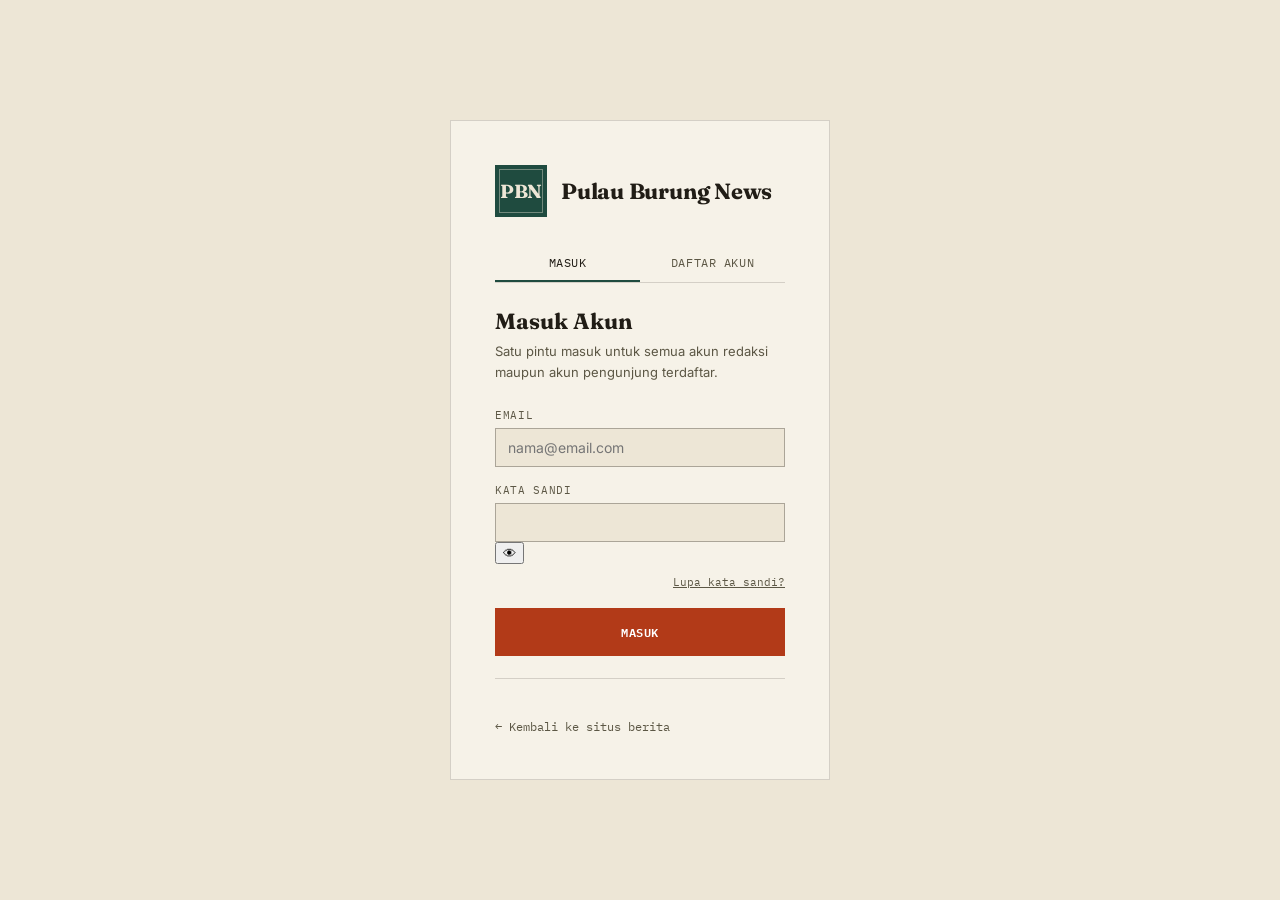
==== commit 7c2aee15: "Change username fields to email in forms Updated login and forgot password forms to use email instea" ====
--- a/admin.html
+++ b/admin.html
@@ -36,8 +36,8 @@
 
         <form id="login-form">
           <div class="field">
-            <label for="login-username">Username</label>
-            <input type="text" id="login-username" autocomplete="username" required>
+            <label for="login-username">Email</label>
+            <input type="email" id="login-username" autocomplete="email" placeholder="nama@email.com" required>
           </div>
           <div class="field">
             <label for="login-password">Kata Sandi</label>
@@ -75,7 +75,7 @@
            <div class="field">
             <label for="register-phone">Nomor WhatsApp</label>
             <input type="text" id="register-phone" placeholder="08xxxxxxxxxx" required>
-            <p class="form-note" style="margin:6px 0 0;">Dipakai untuk verifikasi jika Anda lupa kata sandi.</p>
+            <p class="form-note" style="margin:6px 0 0;">Dipakai redaksi untuk menghubungi Anda bila diperlukan.</p>
           </div>
           <div class="field">
   <label for="register-email">
@@ -87,12 +87,12 @@
     id="register-email"
     placeholder="nama@email.com"
     required>
-  <p class="form-note" style="margin:6px 0 0;">Dipakai untuk verifikasi jika Anda lupa kata sandi.</p>
+  <p class="form-note" style="margin:6px 0 0;">Dipakai untuk masuk dan mereset kata sandi. Gunakan email aktif milik Anda.</p>
 </div>
           <div class="field">
             <label for="register-password">Kata Sandi</label>
             <div class="password-field">
-              <input type="password" id="register-password" autocomplete="new-password" required>
+              <input type="password" id="register-password" autocomplete="new-password" minlength="6" required>
               <button type="button" class="password-toggle" data-target="register-password" aria-label="Lihat kata sandi">👁</button>
             </div>
           </div>
@@ -908,6 +908,34 @@
 
                 </div>
 
+                <div class="market-admin-box">
+
+                  <h3>🛍️ Klaim ShopeePay Harian</h3>
+
+                  <div class="field">
+                    <label>
+                      <input
+                        type="checkbox"
+                        id="market-spay-enabled">
+                      Tampilkan tombol Klaim ShopeePay Harian
+                    </label>
+                  </div>
+
+                  <div class="field">
+                    <label for="market-spay-link">
+                      Link Klaim ShopeePay
+                    </label>
+                    <input
+                      type="url"
+                      id="market-spay-link"
+                      placeholder="https://shope.ee/xxxxxxxx">
+                    <small>
+                      Pengunjung akan diarahkan membuka link ini. Harus diawali https://
+                    </small>
+                  </div>
+
+                </div>
+
                 <div class="field">
 
                   <label for="market-auto-hide">
@@ -1158,7 +1186,7 @@
           required>
 
         <p class="form-note">
-          Username digunakan untuk masuk ke akun.
+          Username digunakan untuk masuk ke akun dan tidak dapat diubah.
         </p>
       </div>
 
@@ -1254,46 +1282,29 @@
 
       <div id="forgot-step-verify">
         <h2>Lupa Kata Sandi</h2>
-        <p class="form-note">Masukkan username, email, dan nomor WhatsApp yang Anda daftarkan untuk memverifikasi identitas Anda.</p>
+        <p class="form-note">Masukkan email akun Anda. Kami akan mengirim tautan untuk membuat kata sandi baru.</p>
         <div class="login-error" id="forgot-verify-error"></div>
         <form id="forgot-verify-form">
           <div class="field">
-            <label for="forgot-username">Username</label>
-            <input type="text" id="forgot-username" required>
-          </div>
-          <div class="field">
             <label for="forgot-email">Email Terdaftar</label>
-            <input type="email" id="forgot-email" required>
-          </div>
-          <div class="field">
-            <label for="forgot-phone">Nomor WhatsApp Terdaftar</label>
-            <input type="text" id="forgot-phone" placeholder="08xxxxxxxxxx" required>
-          </div>
-          <button type="submit" class="btn btn-block">VERIFIKASI IDENTITAS</button>
+            <input type="email" id="forgot-email" autocomplete="email" placeholder="nama@email.com" required>
+          </div>
+          <button type="submit" class="btn btn-block">KIRIM TAUTAN RESET</button>
         </form>
       </div>
 
-      <div id="forgot-step-reset" style="display:none;">
-        <h2>Buat Kata Sandi Baru</h2>
-        <p class="form-note">Identitas terverifikasi. Silakan buat kata sandi baru untuk akun Anda.</p>
-        <div class="login-error" id="forgot-reset-error"></div>
-        <form id="forgot-reset-form">
-          <div class="field">
-            <label for="forgot-new-password">Kata Sandi Baru</label>
-            <div class="password-field">
-              <input type="password" id="forgot-new-password" autocomplete="new-password" required minlength="4">
-              <button type="button" class="password-toggle" data-target="forgot-new-password" aria-label="Lihat kata sandi">👁</button>
-            </div>
-          </div>
-          <div class="field">
-            <label for="forgot-new-password-confirm">Ulangi Kata Sandi Baru</label>
-            <div class="password-field">
-              <input type="password" id="forgot-new-password-confirm" autocomplete="new-password" required minlength="4">
-              <button type="button" class="password-toggle" data-target="forgot-new-password-confirm" aria-label="Lihat kata sandi">👁</button>
-            </div>
-          </div>
-          <button type="submit" class="btn btn-block">SIMPAN KATA SANDI BARU</button>
-        </form>
+      <div id="forgot-step-sent" style="display:none;">
+        <h2>Cek Email Anda</h2>
+        <p class="form-note">Jika <strong id="forgot-sent-to"></strong> terdaftar, kami sudah mengirim tautan untuk membuat kata sandi baru.</p>
+        <ol style="margin:14px 0 18px 18px;padding:0;font-size:14px;line-height:1.7;">
+          <li>Buka email Anda. Jika tidak ada di kotak masuk, cek folder <strong>Spam</strong> atau <strong>Promosi</strong> (cari kata "firebase" atau "reset").</li>
+          <li>Klik tautan di dalam email tersebut.</li>
+          <li>Di halaman yang terbuka, ketik <strong>kata sandi baru</strong> lalu simpan.</li>
+          <li>Kembali ke situs ini dan <strong>masuk</strong> dengan email dan kata sandi baru.</li>
+        </ol>
+        <p class="form-note" id="forgot-resend-note" style="margin:0 0 10px;"></p>
+        <button type="button" class="btn btn-block" id="forgot-resend-btn" style="margin-bottom:10px;">KIRIM ULANG TAUTAN</button>
+        <button type="button" class="btn btn-block" id="forgot-done-btn" style="background:transparent;color:var(--ink);border:1px solid var(--ink);">TUTUP</button>
       </div>
     </div>
   </div>
--- a/css/style.css
+++ b/css/style.css
@@ -2699,3 +2699,324 @@
   width:32px; height:32px; border:none; border-radius:50%;
   background:rgba(0,0,0,.6); color:#fff; font-size:20px; line-height:1; cursor:pointer;
 }
+
+/* =========================================================
+   TOMBOL & KARTU KLAIM SHOPEEPAY HARIAN
+   ========================================================= */
+.market-widget-buttons{ flex-wrap:wrap; }
+
+.market-mini-btn.market-spay-btn{
+  width:auto;
+  padding:0 16px;
+  white-space:nowrap;
+  background:linear-gradient(135deg,#ee4d2d 0%,#ff7a45 100%);
+  border-color:rgba(255,255,255,0.45);
+  box-shadow:0 6px 18px rgba(238,77,45,0.38);
+  animation:spayGlow 2.6s ease-in-out infinite;
+}
+.market-mini-btn.market-spay-btn:hover{
+  background:linear-gradient(135deg,#d93f21 0%,#f26a35 100%);
+  border-color:rgba(255,255,255,0.7);
+}
+@keyframes spayGlow{
+  0%,100%{ box-shadow:0 6px 18px rgba(238,77,45,0.38); }
+  50%{ box-shadow:0 6px 24px rgba(238,77,45,0.62); }
+}
+
+.market-widget-card.is-spay{
+  width:min(310px, calc(100vw - 20px));
+  padding:20px 20px 16px;
+  background:#fffdf8;
+  border:1px solid rgba(0,0,0,0.08);
+  box-shadow:0 18px 44px rgba(0,0,0,0.22);
+  border-radius:14px;
+}
+
+.spay-head{ display:flex; align-items:center; gap:12px; padding-right:22px; }
+.spay-icon{
+  width:44px; height:44px; flex-shrink:0;
+  display:flex; align-items:center; justify-content:center;
+  border-radius:12px; color:#fff;
+  background:linear-gradient(135deg,#ee4d2d,#ff7a45);
+  box-shadow:0 6px 14px rgba(238,77,45,0.35);
+}
+.spay-eyebrow{
+  font-family:'IBM Plex Mono',monospace;
+  font-size:9.5px; font-weight:600; letter-spacing:.14em;
+  text-transform:uppercase; color:#ee4d2d;
+}
+.spay-title{
+  font-family:'Fraunces',serif;
+  font-size:20px; font-weight:700; line-height:1.15; color:#1d1d1b;
+}
+.spay-lead{
+  margin:14px 0 12px; font-size:12.5px; line-height:1.55; color:#4a4a45;
+}
+.spay-steps{ list-style:none; margin:0; padding:0; display:grid; gap:9px; }
+.spay-steps li{
+  display:flex; gap:11px; align-items:flex-start;
+  padding:10px 12px; border-radius:10px;
+  background:#f6f2e8; border:1px solid rgba(0,0,0,0.05);
+  font-size:12px; line-height:1.5; color:#33332f;
+}
+.spay-num{
+  width:22px; height:22px; flex-shrink:0; border-radius:50%;
+  display:flex; align-items:center; justify-content:center;
+  background:#1f4b3f; color:#fff;
+  font-family:'IBM Plex Mono',monospace; font-size:11px; font-weight:600;
+}
+.spay-cta{
+  display:flex; align-items:center; justify-content:center; gap:8px;
+  margin-top:14px; padding:13px 14px; border-radius:10px;
+  background:linear-gradient(135deg,#ee4d2d 0%,#ff7a45 100%);
+  color:#fff; text-decoration:none;
+  font-family:'IBM Plex Mono',monospace; font-size:12px; font-weight:600; letter-spacing:.04em;
+  box-shadow:0 8px 18px rgba(238,77,45,0.35);
+  transition:transform .2s ease, box-shadow .2s ease;
+}
+.spay-cta:hover{ transform:translateY(-1px); box-shadow:0 12px 24px rgba(238,77,45,0.45); }
+.spay-foot{
+  margin-top:10px; text-align:center;
+  font-size:10.5px; line-height:1.5; color:#8a8778;
+}
+
+@media(max-width:560px){
+  .market-mini-btn.market-spay-btn{ width:auto; padding:0 14px; }
+}
+
+/* =========================================================
+   WIDGET HARGA: RESPONSIF MOBILE (versi kecil / ringkas)
+   ========================================================= */
+@media(max-width:560px){
+
+  .market-widget{
+    left:auto;
+    right:8px;
+    bottom:calc(8px + env(safe-area-inset-bottom, 0px));
+  }
+
+  .market-widget-buttons{
+    flex-wrap:nowrap;
+    justify-content:flex-end;
+    gap:4px;
+  }
+
+  .market-widget-buttons .market-mini-btn,
+  .market-widget-buttons .market-mini-btn.market-spay-btn{
+    flex:0 0 auto;
+    width:74px;
+    height:30px;
+    min-height:0;
+    padding:0 5px;
+    flex-direction:row;
+    gap:3px;
+    border-radius:15px;
+    font-size:7px;
+    line-height:1.15;
+    text-align:left;
+    white-space:normal;
+    box-shadow:0 3px 10px rgba(0,0,0,0.16);
+    animation:none;
+  }
+
+  .market-widget-buttons .market-mini-btn.market-spay-btn{
+    width:92px;
+    box-shadow:0 3px 10px rgba(238,77,45,0.35);
+  }
+
+  .market-widget-buttons .market-mini-btn svg{
+    width:10px;
+    height:10px;
+    flex-shrink:0;
+  }
+
+  .market-widget-buttons .market-mini-btn span{
+    display:block;
+    min-width:0;
+  }
+
+  .market-widget-card{
+    bottom:38px;
+  }
+
+  .market-widget-card.is-spay{
+    width:min(290px, calc(100vw - 16px));
+  }
+}
+
+@media(max-width:380px){
+  .market-widget-buttons .market-mini-btn,
+  .market-widget-buttons .market-mini-btn.market-spay-btn{
+    width:68px;
+    height:28px;
+    font-size:6.5px;
+  }
+  .market-widget-buttons .market-mini-btn.market-spay-btn{
+    width:84px;
+  }
+  .spay-title{ font-size:18px; }
+  .spay-steps li{ padding:9px 10px; }
+}
+
+/* =========================================================
+   KARTU SHOPEEPAY: VERSI KECIL DI MOBILE
+   ========================================================= */
+@media(max-width:560px){
+
+  .market-widget-card.is-spay{
+    width:min(214px, calc(100vw - 16px));
+    padding:12px 12px 10px;
+    border-radius:11px;
+  }
+
+  .market-widget-card.is-spay .market-widget-close{
+    top:6px;
+    right:6px;
+    width:20px;
+    height:20px;
+    font-size:13px;
+    line-height:1;
+  }
+
+  .spay-head{ gap:8px; padding-right:18px; }
+
+  .spay-icon{
+    width:30px;
+    height:30px;
+    border-radius:9px;
+  }
+  .spay-icon svg{ width:16px; height:16px; }
+
+  .spay-eyebrow{ font-size:7px; letter-spacing:.1em; }
+  .spay-title{ font-size:14px; }
+
+  .spay-lead{
+    margin:9px 0 7px;
+    font-size:9.5px;
+    line-height:1.45;
+  }
+
+  .spay-steps{ gap:5px; }
+  .spay-steps li{
+    gap:7px;
+    padding:6px 8px;
+    border-radius:7px;
+    font-size:9px;
+    line-height:1.4;
+  }
+  .spay-num{
+    width:15px;
+    height:15px;
+    font-size:8px;
+  }
+
+  .spay-cta{
+    margin-top:9px;
+    padding:8px 10px;
+    gap:5px;
+    border-radius:8px;
+    font-size:9.5px;
+  }
+  .spay-cta svg{ width:10px; height:10px; }
+
+  .spay-foot{
+    margin-top:6px;
+    font-size:7.5px;
+    line-height:1.4;
+  }
+}
+
+@media(max-width:380px){
+  .market-widget-card.is-spay{ width:min(200px, calc(100vw - 16px)); }
+  .spay-title{ font-size:13px; }
+}
+
+/* Ikon profil kanan saat logout: tampil sama seperti saat login */
+nav.primary a.nav-profile-mini-icon{
+  width:28px;
+  height:28px;
+  padding:0;
+  border-right:none;
+  border-radius:50%;
+  background:rgba(237,230,214,0.14);
+}
+nav.primary a.nav-profile-mini-icon:hover{
+  background:rgba(237,230,214,0.28);
+}
+@media (max-width:520px){
+  nav.primary a.nav-profile-mini-icon{ width:26px; height:26px; }
+}
+
+
+/* ===== HASIL PENCARIAN ===== */
+main.is-searching .wrap > *:not(#search-results){ display:none !important; }
+
+.search-results{ padding:32px 0 56px; }
+.sr-back{
+  font-family:'IBM Plex Mono', monospace; font-size:11px; letter-spacing:0.05em;
+  color:var(--ink-soft); text-decoration:none;
+}
+.sr-back:hover{ color:var(--pine); }
+.sr-head h1{
+  font-family:'Fraunces', serif; font-size:32px; font-weight:700; line-height:1.2;
+  margin:14px 0 6px; overflow-wrap:anywhere;
+}
+.sr-head h1 em{ font-style:normal; color:var(--pine); }
+.sr-count{ font-family:'IBM Plex Mono', monospace; font-size:12px; color:var(--ink-soft); }
+
+.sr-toolbar{
+  display:flex; justify-content:space-between; align-items:flex-start; gap:16px; flex-wrap:wrap;
+  margin:22px 0 6px; padding:14px 0; border-top:2px solid var(--ink); border-bottom:1px solid var(--line);
+}
+.sr-chips{ display:flex; flex-wrap:wrap; gap:8px; }
+.sr-chip{
+  border:1px solid var(--line-strong); background:transparent; cursor:pointer;
+  font-family:'IBM Plex Mono', monospace; font-size:11px; letter-spacing:0.04em;
+  padding:6px 12px; color:var(--ink);
+}
+.sr-chip span{ color:var(--ink-soft); margin-left:4px; }
+.sr-chip:hover{ border-color:var(--pine); }
+.sr-chip.active{ background:var(--pine); border-color:var(--pine); color:var(--paper); }
+.sr-chip.active span{ color:var(--paper); opacity:.8; }
+.sr-sort{ display:flex; gap:14px; }
+.sr-sort button{
+  border:none; background:none; cursor:pointer; padding:4px 0;
+  font-family:'IBM Plex Mono', monospace; font-size:11px; letter-spacing:0.04em; color:var(--ink-soft);
+}
+.sr-sort button.active{ color:var(--ink); font-weight:600; border-bottom:2px solid var(--rust); }
+
+.sr-item{
+  display:flex; gap:20px; padding:22px 0; border-bottom:1px solid var(--line); cursor:pointer;
+}
+.sr-thumb{
+  width:200px; height:132px; flex-shrink:0; background:var(--paper-2);
+  background-image:repeating-linear-gradient(45deg, rgba(33,29,22,0.08) 0 1px, transparent 1px 8px);
+}
+.sr-body{ min-width:0; }
+.sr-item h3{
+  font-family:'Fraunces', serif; font-size:21px; font-weight:600; line-height:1.3; margin:8px 0 8px;
+}
+.sr-item:hover h3{ color:var(--pine); }
+.sr-item p{
+  font-size:14px; line-height:1.6; color:var(--ink-soft); margin:0 0 10px;
+  display:-webkit-box; -webkit-line-clamp:2; -webkit-box-orient:vertical; overflow:hidden;
+}
+.sr-item .meta{ font-family:'IBM Plex Mono', monospace; font-size:10.5px; color:var(--ink-soft); }
+.search-results mark{ background:rgba(166,116,42,0.28); color:inherit; padding:0 2px; border-radius:2px; }
+
+.sr-more{
+  width:100%; margin-top:22px; padding:12px; border:1px solid var(--line-strong); background:none; cursor:pointer;
+  font-family:'IBM Plex Mono', monospace; font-size:12px; letter-spacing:0.05em;
+}
+.sr-more:hover{ background:var(--card); }
+.sr-empty{ margin-top:26px; padding:28px; background:var(--card); border:1px solid var(--line); }
+.sr-empty strong{ font-family:'Fraunces', serif; font-size:19px; }
+.sr-empty ul{ margin:14px 0 0 18px; padding:0; color:var(--ink-soft); font-size:14px; line-height:1.8; }
+
+@media (max-width:640px){
+  .sr-head h1{ font-size:24px; }
+  .sr-item{ gap:14px; padding:18px 0; }
+  .sr-thumb{ width:104px; height:78px; }
+  .sr-item h3{ font-size:17px; margin:6px 0; }
+  .sr-item p{ -webkit-line-clamp:2; font-size:13px; }
+}
--- a/css/admin.css
+++ b/css/admin.css
@@ -578,3 +578,169 @@
 #shopee-ads-tbody .shopee-item-toggle{
   width:auto;
 }
+
+/* =========================================================
+   REDAKSI CONTROL CENTER — TAMPILAN MOBILE
+   Tanpa geser kiri-kanan: padding dirampingkan, tabel jadi
+   kartu, form satu kolom, tombol lebar penuh.
+   ========================================================= */
+
+/* Pengaman global: tidak ada elemen yang boleh melebihi layar */
+#dashboard-view,
+#redaksi-section,
+.pbn-redaksi-content,
+.pbn-view,
+.pbn-view .panel{ max-width:100%; min-width:0; }
+.pbn-view img,
+.pbn-view video,
+.pbn-view iframe,
+.pbn-view input,
+.pbn-view select,
+.pbn-view textarea{ max-width:100%; box-sizing:border-box; }
+.pbn-view .article-table td,
+.pbn-view .art-title,
+.pbn-view .art-meta,
+.pbn-view .form-note{ overflow-wrap:anywhere; word-break:break-word; }
+
+@media (max-width:720px){
+
+  /* ---- Ruang: kurangi tumpukan padding supaya isi lebih lebar ---- */
+  .dash-main > .wrap,
+  .dash-main .wrap{ padding-left:8px; padding-right:8px; }
+  .pbn-redaksi-content{ padding:10px 8px; border-radius:12px; }
+  .pbn-view .panel{ padding:14px 12px; border-radius:12px; }
+  .pbn-view .panel h2{ font-size:16px; margin-bottom:12px; padding-bottom:10px; }
+  .market-admin-box{ padding:12px; margin-top:12px; }
+  .market-admin-box h3{ font-size:16px; margin-bottom:12px; }
+  .pbn-page-title{ margin-bottom:10px; }
+
+  /* ---- Kartu angka (Ringkasan, Pengguna, dll): 2 kolom ringkas ---- */
+  .stat-row,
+  .pbn-summary-cards{
+    grid-template-columns:repeat(2,minmax(0,1fr)) !important;
+    gap:8px !important;
+    margin-bottom:16px;
+  }
+  .stat-card,
+  .pbn-summary-card{ padding:12px !important; border-radius:10px; }
+  .stat-card .num,
+  .pbn-summary-card strong{ font-size:22px; }
+  .stat-card .label{ font-size:9px; }
+
+  /* ---- Kotak centang: sejajar dengan teksnya ---- */
+  .pbn-view .field label:has(input[type="checkbox"]),
+  .pbn-view .market-admin-main-toggle label{
+    display:flex;
+    align-items:center;
+    gap:10px;
+    text-transform:none;
+    letter-spacing:0;
+    font-size:13px;
+    line-height:1.4;
+  }
+  .pbn-view input[type="checkbox"]{
+    width:18px !important;
+    height:18px;
+    flex:0 0 18px;
+    margin:0;
+  }
+
+  /* ---- Form: satu kolom, mudah disentuh ---- */
+  .field-row{ grid-template-columns:1fr !important; gap:0; }
+  .pbn-view .field input:not([type="checkbox"]):not([type="radio"]):not([type="file"]),
+  .pbn-view .field select,
+  .pbn-view .field textarea{
+    width:100%;
+    font-size:16px;         /* mencegah browser HP memperbesar layar saat mengetik */
+    padding:11px 12px;
+  }
+  .pbn-view input[type="file"]{ width:100%; font-size:13px; }
+  .form-actions{ flex-direction:column; gap:8px; }
+  .form-actions .btn,
+  .form-actions .btn-secondary,
+  .form-actions button{ width:100%; min-height:44px; justify-content:center; }
+  .emas-denom-row{ grid-template-columns:1fr 1fr auto; }
+
+  /* ---- Tabel -> kartu (tidak perlu geser) ---- */
+  .pbn-view div[style*="overflow-x:auto"],
+  .pbn-home-requests .panel > div[style*="overflow-x:auto"]{
+    overflow:visible !important;
+    max-height:none !important;
+    border-top:0 !important;
+  }
+  .pbn-view .article-table,
+  .pbn-home-requests .article-table{ min-width:0 !important; width:100%; display:block; font-size:12px; }
+  .pbn-view .article-table thead{ display:none; }
+  .pbn-view .article-table tbody{ display:block; }
+  .pbn-view .article-table tr{
+    display:block;
+    background:#fff;
+    border:1px solid var(--line);
+    border-radius:12px;
+    padding:10px 12px;
+    margin-bottom:10px;
+    box-shadow:0 1px 6px rgba(31,75,63,.06);
+  }
+  .pbn-view .article-table td{
+    display:block;
+    border:0 !important;
+    padding:6px 0 !important;
+    max-width:100% !important;
+    width:auto !important;
+    text-align:left;
+  }
+  .pbn-view .article-table td[data-label]:not([data-label=""])::before{
+    content:attr(data-label);
+    display:block;
+    margin-bottom:2px;
+    font:600 9px 'IBM Plex Mono',monospace;
+    letter-spacing:.1em;
+    text-transform:uppercase;
+    color:#6c8077;
+  }
+  .pbn-view .article-table td img{ max-width:100%; height:auto; }
+  .pbn-view .article-table td .req-thumb,
+  .pbn-view .article-table td > img{ width:64px; height:64px; object-fit:cover; border-radius:8px; }
+  .pbn-view .article-table td.table-empty{ text-align:center; padding:18px 8px !important; }
+  .pbn-view .article-table td:last-child:not(.table-empty){
+    margin-top:6px;
+    padding-top:10px !important;
+    border-top:1px dashed var(--line) !important;
+  }
+  .pbn-view .row-actions{ gap:6px; }
+  .pbn-view .row-actions button,
+  .pbn-view .article-table td > .btn-secondary,
+  .pbn-view .article-table td > button{
+    flex:1 1 auto;
+    min-height:38px;
+    padding:8px 12px;
+    font-size:12px;
+    margin:0 6px 6px 0;
+  }
+
+  /* ---- Kolom cari / isian di luar .field ---- */
+  .pbn-view .panel input[type="search"],
+  .pbn-view .panel input[type="text"],
+  .pbn-view .panel input[type="email"],
+  .pbn-view .panel input[type="url"]{ width:100%; font-size:16px; }
+
+  /* ---- Filter "Semua Konten" ---- */
+  .pbn-view .panel > select,
+  .pbn-view .filters select,
+  .pbn-view .table-filters select{ width:100%; margin-bottom:8px; }
+
+  /* ---- Permintaan masuk (Ringkasan) ---- */
+  .pbn-home-requests{ gap:12px; }
+  .pbn-home-heading{ flex-direction:column; align-items:flex-start; gap:4px; }
+
+  /* ---- Tombol umum ---- */
+  .pbn-view .btn,
+  .pbn-view .btn-secondary{ min-height:42px; }
+}
+
+@media (max-width:380px){
+  .dash-main .wrap{ padding-left:6px; padding-right:6px; }
+  .pbn-view .panel{ padding:12px 10px; }
+  .market-admin-box{ padding:10px; }
+  .emas-denom-row{ grid-template-columns:1fr auto; }
+}
